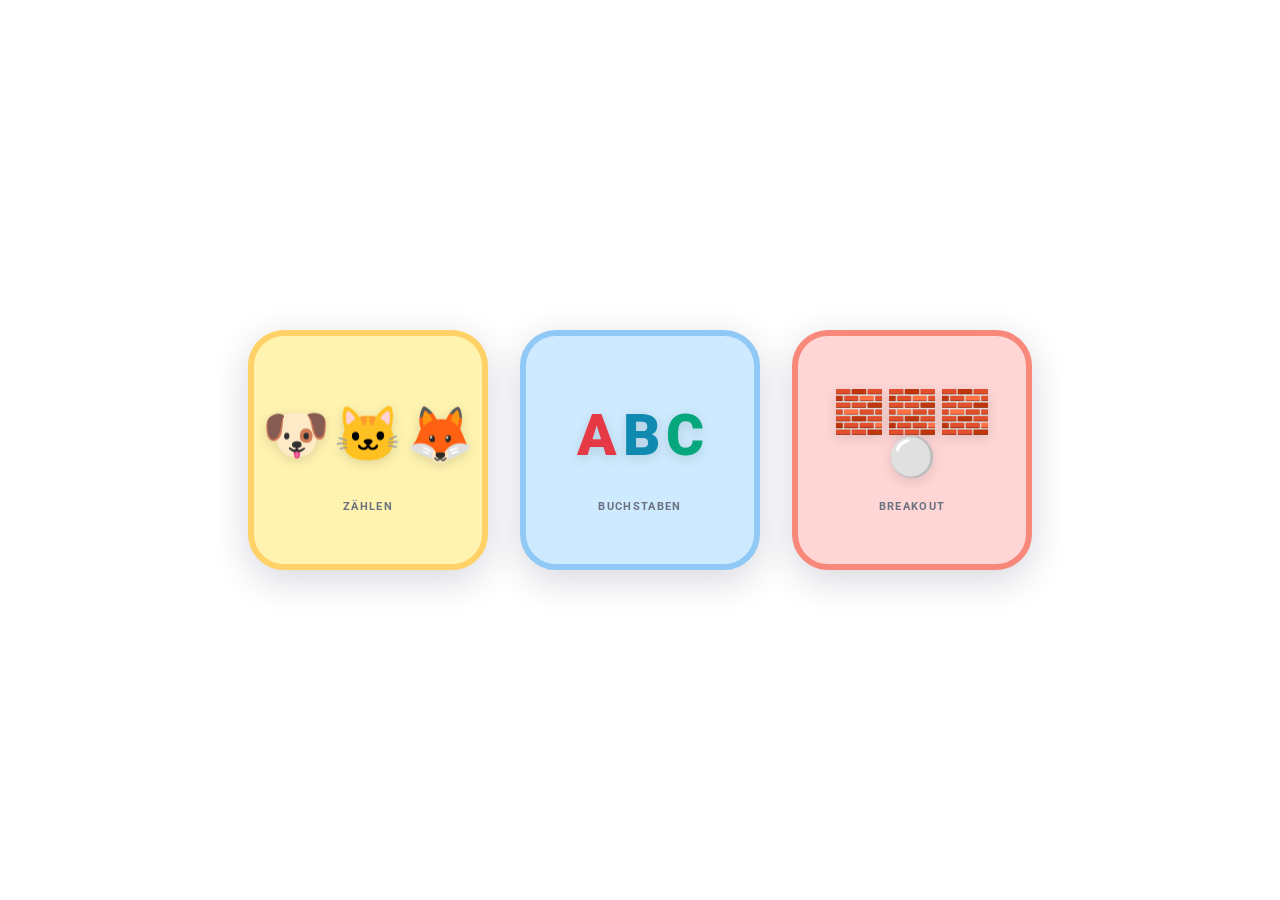
==== index.html @ 0a71aa22 "Merge: Zählen & Buchstaben mit Fluent UI Emoji Bundled 3D-Emoji-Assets (MIT) ersetzen die OS-Unicode" ====
<!DOCTYPE html>
<html lang="de">
<head>
    <meta charset="UTF-8">
    <meta name="viewport" content="width=device-width, initial-scale=1.0">
    <title>Kids Games</title>
    <link rel="stylesheet" href="style.css">
    <link href="https://fonts.googleapis.com/css2?family=Roboto:wght@700&family=Open+Sans:wght@700&display=swap" rel="stylesheet">
</head>
<body>
    <div id="big-key-hint"></div>
    <div style="display:none">
      <span id="score"></span>
      <span id="level"></span>
    </div>
    
    <!-- Startscreen mit Spielauswahl -->
    <div class="startscreen" id="startscreen">
        <canvas id="trail-canvas"></canvas>
        <div class="startscreen-content">
            <div class="game-select-menu" id="game-select-menu">
                <button class="game-select-btn game-select-btn--counting" data-game="counting" data-speak="Zählspiel" aria-label="Zählen">
                    <span class="game-select-icon tile-art tile-art--counting" aria-hidden="true">
                        <span class="tile-emoji">🐶</span>
                        <span class="tile-emoji">🐱</span>
                        <span class="tile-emoji">🦊</span>
                    </span>
                    <span class="game-select-label">Zählen</span>
                </button>
                <button class="game-select-btn game-select-btn--letters" data-game="letters" data-speak="Buchstabenspiel" aria-label="Buchstaben">
                    <span class="game-select-icon tile-art tile-art--letters" aria-hidden="true">
                        <span class="tile-letter">A</span>
                        <span class="tile-letter">B</span>
                        <span class="tile-letter">C</span>
                    </span>
                    <span class="game-select-label">Buchstaben</span>
                </button>
                <button class="game-select-btn game-select-btn--breakout" data-game="breakout" data-speak="Breakout: Ball und Steine" aria-label="Breakout">
                    <span class="game-select-icon tile-art tile-art--breakout" aria-hidden="true">
                        <span class="tile-bricks">
                            <span>🧱</span><span>🧱</span><span>🧱</span>
                        </span>
                        <span class="tile-ball">⚪</span>
                    </span>
                    <span class="game-select-label">Breakout</span>
                </button>
            </div>
        </div>
        <video class="startscreen-video" src="video/Comic_Julian_holding_emojis.mp4" loop autoplay muted playsinline></video>
    </div>

    <!-- Hauptspiel (anfangs versteckt) -->
    <div class="game-container" id="game-container" style="display: none;">
        <button id="close-btn" class="close-button" title="Schließen" aria-label="Schließen">✕</button>
        <div class="level-label">Level</div>
        <div class="level-indicator" id="level-indicator"></div>
        <div class="star-progress" id="star-progress"></div>
        <div class="objects-display" id="objects-display">
            <!-- Objekte werden hier angezeigt -->
        </div>
        <div class="number-buttons" id="numbers-container">
            <button class="number-btn" data-number="1">1</button>
            <button class="number-btn" data-number="2">2</button>
            <button class="number-btn" data-number="3">3</button>
            <button class="number-btn" data-number="4">4</button>
            <button class="number-btn" data-number="5">5</button>
            <button class="number-btn" data-number="6">6</button>
            <button class="number-btn" data-number="7">7</button>
            <button class="number-btn" data-number="8">8</button>
            <button class="number-btn" data-number="9">9</button>
        </div>
        <div class="controls controls-bottom-left">
            <button id="prev-track" class="game-button small" title="Vorheriger Track" aria-label="Vorheriger Track">⏮️</button>
            <button id="music-toggle" class="game-button small" title="Musik Pause/Weiter (M)" aria-label="Musik Pause/Weiter (M)">⏸️</button>
            <button id="next-track" class="game-button small" title="Nächster Track" aria-label="Nächster Track">⏭️</button>
            <button id="tracklist-toggle" class="game-button small" title="Musik-Auswahl" aria-label="Musik-Auswahl">🎵</button>
            <button id="numbers-toggle" class="game-button small" title="Zahlenfeld an/aus (N)" aria-label="Zahlenfeld an/aus (N)">🔢</button>
        </div>
    </div>
    <div class="celebration" id="celebration">
        <div class="celebration-content">
            <!-- Die Zahl wird dynamisch per JS als .celebration-number eingefügt -->
            <button id="next-level-btn" class="game-button" title="Weiter" aria-label="Weiter">➡️</button>
        </div>
    </div>
    <div class="success-screen" id="success-screen">
        <div class="success-number" id="success-number"></div>
    </div>

    <!-- Buchstabenspiel (anfangs versteckt) -->
    <div class="game-container letter-game-container" id="letter-game-container" style="display: none;">
        <button id="letter-close-btn" class="close-button" title="Schließen" aria-label="Schließen">&#x2715;</button>
        <button id="letter-parent-btn" class="parent-discover-btn" title="Eltern-Einstellungen" aria-label="Eltern-Einstellungen">&#x2699;&#xFE0F;</button>
        <div class="level-label">Level</div>
        <div class="level-indicator" id="letter-level-indicator"></div>
        <div class="star-progress" id="letter-star-progress"></div>
        <div class="letter-display" id="letter-display"></div>
        <div class="letter-answer-area" id="letter-answer-area"></div>
        <div class="letter-keyboard" id="letter-keyboard"></div>
        <div class="controls controls-bottom-left">
            <button id="letter-prev-track" class="game-button small" title="Vorheriger Track" aria-label="Vorheriger Track">&#x23EE;&#xFE0F;</button>
            <button id="letter-music-toggle" class="game-button small" title="Musik Pause/Weiter (M)" aria-label="Musik Pause/Weiter (M)">&#x23F8;&#xFE0F;</button>
            <button id="letter-next-track" class="game-button small" title="Nächster Track" aria-label="Nächster Track">&#x23ED;&#xFE0F;</button>
            <button id="letter-tracklist-toggle" class="game-button small" title="Musik-Auswahl" aria-label="Musik-Auswahl">&#x1F3B5;</button>
            <button id="letter-replay-btn" class="game-button small" title="Nochmal hören" aria-label="Nochmal hören">&#x1F50A;</button>
            <button id="letter-hint-btn" class="game-button small" title="Tipp" aria-label="Tipp">&#x1F4A1;</button>
        </div>
    </div>

    <script type="importmap">
    {
      "imports": {
        "onnxruntime-web": "https://esm.sh/onnxruntime-web@1.18.0"
      }
    }
    </script>
    <script type="module" src="piper-loader.js"></script>
    <script src="shared.js"></script>
    <script src="emoji-render.js"></script>
    <script src="script.js"></script>
    <script src="letter-game.js"></script>
</body>
</html>
---- style.css ----
* {
    margin: 0;
    padding: 0;
    box-sizing: border-box;
}

body {
    font-family: 'Roboto', 'Open Sans', 'Helvetica Neue', Helvetica, Arial, sans-serif;
    font-weight: 700;
    background: #fff;
    min-height: 100vh;
    display: flex;
    justify-content: center;
    align-items: center;
    padding: 0;
}

.game-container {
    background: none;
    box-shadow: none;
    border-radius: 0;
    max-width: 900px;
    width: 100%;
    overflow: hidden;
    padding-bottom: 56px;
}

.game-header {
    color: #232946;
    padding: 36px 0 24px 0;
    text-align: center;
    border-top-left-radius: 36px;
    border-top-right-radius: 36px;
    box-shadow: none;
}

.header-icon {
    font-size: 4.2rem;
    display: inline-block;
    filter: drop-shadow(0 2px 4px #B8E2F5);
}

.game-header h1 {
    font-size: 2.5rem;
    margin-bottom: 10px;
    text-shadow: none;
}

.score-display {
    display: flex;
    justify-content: space-around;
    font-size: 1.2rem;
    font-weight: bold;
}

.game-area {
    padding: 48px 36px 36px 36px;
    position: relative;
    background: none;
    box-shadow: none;
    border-radius: 0;
}

.objects-display {
    background: none;
    box-shadow: none;
    border-radius: 0;
    padding: 56px 0;
    margin-bottom: 0;
    min-height: 220px;
    display: grid;
    grid-template-columns: repeat(4, 1fr);
    grid-template-rows: repeat(3, 1fr);
    gap: 20px;
    justify-items: center;
    align-items: center;
    position: relative;
    max-width: 600px;
    margin: 0 auto;
    transition: margin-bottom 0.5s cubic-bezier(.4,1.3,.6,1);
}

.objects-display.with-numbers {
    margin-bottom: 110px;
}

.object {
    font-size: 4.4rem;
    width: 92px;
    height: 92px;
    display: flex;
    align-items: center;
    justify-content: center;
    user-select: none;
    pointer-events: none;
    position: relative;
    will-change: transform;
    animation: objectAppear 0.6s ease-out, objectWobble 3.5s ease-in-out infinite;
}

@keyframes objectAppear {
    0% { 
        transform: scale(0) rotate(180deg); 
        opacity: 0; 
    }
    100% { 
        transform: scale(1) rotate(0deg); 
        opacity: 1; 
    }
}

@keyframes objectAppearBounce {
    0% {
        transform: scale(0.3) translateY(60px);
        opacity: 0;
    }
    60% {
        transform: scale(1.12) translateY(-10px);
        opacity: 1;
    }
    80% {
        transform: scale(0.95) translateY(2px);
    }
    100% {
        transform: scale(1) translateY(0);
        opacity: 1;
    }
}

@keyframes objectWobble {
    0% { transform: rotate(-8deg); }
    50% { transform: rotate(8deg); }
    100% { transform: rotate(-8deg); }
}

.number-buttons {
    display: grid;
    grid-template-columns: repeat(3, 1fr);
    gap: 18px 18px;
    margin-bottom: 0;
    background: none;
    box-shadow: none;
    border-radius: 0;
    max-width: 350px;
    margin: 0 auto;
}

.number-btn {
    background: #f0f2f5;
    color: #232946;
    border: none;
    padding: 0;
    border-radius: 18px;
    font-size: 3.2rem;
    font-family: 'Roboto', 'Open Sans', 'Helvetica Neue', Helvetica, Arial, sans-serif;
    font-weight: 700;
    cursor: pointer;
    transition: background 0.18s, color 0.18s, transform 0.18s;
    box-shadow: none;
    user-select: none;
    width: 100%;
    aspect-ratio: 1;
    max-width: 110px;
    display: flex;
    align-items: center;
    justify-content: center;
    outline: none;
    line-height: 1.1;
    letter-spacing: 0.02em;
}

.number-btn:hover, .number-btn:focus {
    background: #FFD166;
    color: #232946;
    outline: none;
    transform: scale(1.05);
}

.number-btn:active {
    transform: scale(0.97);
}

.number-btn.correct {
    background: #E6FAF5;
    border-color: #6AD1E3;
    color: #6AD1E3;
    animation: correctPulse 0.6s ease;
}

.number-btn.wrong {
    background: #FFF0F3;
    border-color: #FF6F91;
    color: #FF6F91;
    animation: wrongShake 0.6s ease;
}

@keyframes correctPulse {
    0%, 100% { transform: scale(1); }
    50% { transform: scale(1.18); }
}

@keyframes wrongShake {
    0%, 100% { transform: translateX(0); }
    25% { transform: translateX(-18px); }
    75% { transform: translateX(18px); }
}

.controls {
    display: flex;
    justify-content: center;
    gap: 48px;
    margin-top: 12px;
    flex-wrap: wrap;
    background: none;
    box-shadow: none;
    border-radius: 0;
}

.controls-bottom-left {
    position: absolute;
    left: 24px;
    bottom: 24px;
    display: flex;
    gap: 12px;
    z-index: 10;
    background: none;
    box-shadow: none;
    border-radius: 0;
}

.controls-bottom-left #numbers-toggle {
    margin-left: 18px;
}

.game-button {
    background: #fff;
    color: #232946;
    border: none;
    padding: 0;
    border-radius: 18px;
    font-size: 2.8rem;
    font-family: 'Roboto', 'Open Sans', 'Helvetica Neue', Helvetica, Arial, sans-serif;
    font-weight: 700;
    cursor: pointer;
    transition: background 0.18s, color 0.18s, transform 0.18s;
    box-shadow: none;
    width: 100px;
    height: 100px;
    display: flex;
    align-items: center;
    justify-content: center;
    outline: none;
}

.game-button:hover, .game-button:focus {
    background: #FFD166;
    color: #232946;
    outline: none;
    transform: scale(1.05);
}

.game-button.small {
    width: 44px;
    height: 44px;
    min-width: 44px;
    min-height: 44px;
    font-size: 1.6rem;
    border-radius: 16px;
    padding: 0;
}

.controls-bottom-left .game-button.small {
    width: 54px;
    height: 54px;
    min-width: 54px;
    min-height: 54px;
    font-size: 2.2rem;
}

/* Bottom-Controls auf Handys: 6 Buttons (Buchstabenspiel) oder 5 (Zahlen)
   a 54px + Gaps passen nicht auf 360px Screens. Wir verkleinern sie auf
   40px, nowrap (damit 🔊/💡 nicht unter die Musik-Row fallen) und
   zentrieren sie. */
@media (max-width: 600px) {
    .controls-bottom-left {
        left: 50%;
        right: auto;
        transform: translateX(-50%);
        gap: 6px;
        bottom: 12px;
        flex-wrap: nowrap;
        white-space: nowrap;
        max-width: calc(100vw - 16px);
    }
    .controls-bottom-left .game-button.small {
        width: 40px;
        height: 40px;
        min-width: 40px;
        min-height: 40px;
        font-size: 1.3rem;
        border-radius: 10px;
    }
    .controls-bottom-left #numbers-toggle {
        margin-left: 4px;
    }
}

.celebration {
    position: fixed;
    top: 0;
    left: 0;
    width: 100%;
    height: 100%;
    background: rgba(0, 0, 0, 0.8);
    display: flex;
    align-items: center;
    justify-content: center;
    z-index: 1000;
    opacity: 0;
    visibility: hidden;
    transition: all 0.3s ease;
}

.celebration.show {
    opacity: 1;
    visibility: visible;
}

.celebration-content {
    text-align: center;
    color: white;
}

.celebration-number {
    font-size: 15rem;
    font-weight: 700;
    font-family: 'Roboto', 'Open Sans', 'Helvetica Neue', Helvetica, Arial, sans-serif;
    margin-bottom: 2rem;
    color: white;
}

.celebration-content .game-button {
    width: 180px;
    height: 180px;
    font-size: 4.5rem;
    animation: bounceBtn 0.7s cubic-bezier(.4,1.3,.6,1);
    margin-top: 20px;
}

.celebration-icon, .celebration-animal, .celebration-confetti {
    display: none !important;
}

@keyframes fadeIn {
    from { opacity: 0; }
    to { opacity: 1; }
}

@keyframes bounceIn {
    0% { transform: scale(0.3); opacity: 0; }
    50% { transform: scale(1.05); }
    70% { transform: scale(0.9); }
    100% { transform: scale(1); opacity: 1; }
}

/* Responsive Design */
@media (max-width: 900px) {
    .game-area {
        padding: 24px 8px 24px 8px;
    }
    .objects-display {
        padding: 24px 0;
        min-height: 100px;
        gap: 12px;
        grid-template-columns: repeat(4, 1fr);
        grid-template-rows: repeat(3, 1fr);
        max-width: 400px;
    }
    .object {
        font-size: 3.2rem;
        width: 70px;
        height: 70px;
    }
    .number-buttons {
        max-width: 320px;
        gap: 12px;
    }
    .number-btn {
        font-size: 2.8rem;
        max-width: 90px;
    }
    .game-button {
        width: 60px;
        height: 60px;
        font-size: 1.5rem;
    }
    .celebration-content {
        padding: 30px 20px;
        border-radius: 18px;
        gap: 15px;
        min-width: 250px;
        min-height: 150px;
    }
}

@media (max-width: 700px) {
    .celebration-content {
        min-width: 0;
        min-height: 0;
        padding: 60px 40px;
        border-radius: 30px;
        gap: 40px;
        max-width: 98vw;
        max-height: 98vh;
    }
    .celebration-number {
        font-size: 30vw;
        color: #ffffff;
    }
    .celebration-content .game-button {
        width: 120px;
        height: 120px;
        font-size: 3rem;
    }
}

@media (max-width: 480px) {
    .number-buttons {
        grid-template-columns: repeat(3, 1fr);
        gap: 8px;
        max-width: 260px;
    }
    .number-btn {
        font-size: 2.2rem;
        max-width: 70px;
    }
    /* Objects-Grid muss UNTERHALB des Top-Bars (Level + Stars) starten.
       Stars enden ~ top:110px (mit kleiner Reserve), also padding-top 120px. */
    .objects-display {
        grid-template-columns: repeat(3, 1fr);
        grid-template-rows: repeat(4, 1fr);
        gap: 8px;
        max-width: 280px;
        padding: 120px 0 12px 0;
        min-height: 0;
    }
    .object {
        font-size: 2.4rem;
        width: 50px;
        height: 50px;
    }
    .game-button {
        width: 36px;
        height: 36px;
        font-size: 1rem;
    }
    /* Bottom-Controls sitzen absolut; Container braucht Platz, damit
       die 7/8/9-Reihe der Number-Buttons nicht ueberlappt wird. */
    .game-container { padding-bottom: 72px; }
    /* Game-Area ohne breite Seiten-Padding, damit das Grid nicht noch
       schmaler wird als noetig. */
    .game-area { padding: 8px 8px 8px 8px; }
}

.number-btn.focus, .game-button.focus {
    outline: 3px solid #FFD166;
    outline-offset: 2px;
}

.level-label {
    position: absolute;
    top: 8px;
    right: 24px;
    font-size: 1.2rem;
    font-family: 'Roboto', 'Open Sans', 'Helvetica Neue', Helvetica, Arial, sans-serif;
    font-weight: 700;
    color: #232946;
    z-index: 10;
    user-select: none;
    text-align: center;
    width: 80px;
}

.level-indicator {
    position: absolute;
    top: 24px;
    right: 24px;
    width: 80px;
    height: 80px;
    display: flex;
    align-items: center;
    justify-content: center;
    font-size: 3rem;
    font-family: 'Roboto', 'Open Sans', 'Helvetica Neue', Helvetica, Arial, sans-serif;
    font-weight: 700;
    color: #232946;
    z-index: 10;
    user-select: none;
    padding: 12px;
}

.close-button {
    position: absolute;
    top: 24px;
    left: 24px;
    width: 60px;
    height: 60px;
    background: #fff;
    border: none;
    border-radius: 50%;
    font-size: 2rem;
    font-family: 'Roboto', 'Open Sans', 'Helvetica Neue', Helvetica, Arial, sans-serif;
    font-weight: 700;
    color: #232946;
    cursor: pointer;
    transition: background 0.18s, color 0.18s, transform 0.18s;
    box-shadow: none;
    z-index: 10;
    user-select: none;
    display: flex;
    align-items: center;
    justify-content: center;
    outline: none;
}

.close-button:hover, .close-button:focus {
    background: #FF6F91;
    color: #fff;
    outline: none;
    transform: scale(1.05);
}

.close-button:active {
    transform: scale(0.97);
}

/* Zahnrad-Button fuer Eltern-Einstellungen. Links neben dem Level-Indikator,
   um Ueberlappung auf schmalen Handys zu vermeiden. Einfacher Tap oeffnet
   das Eltern-Menue - die Einstellungen sind rein textbasiert, Nichtleser
   koennen daraus nichts kaputtmachen. */
.parent-discover-btn {
    position: absolute;
    top: 36px;
    right: 116px;
    width: 40px;
    height: 40px;
    background: transparent;
    border: none;
    border-radius: 50%;
    font-size: 1.3rem;
    cursor: pointer;
    opacity: 0.45;
    transition: opacity 0.18s, transform 0.18s, background 0.18s;
    z-index: 11;
    user-select: none;
    display: flex;
    align-items: center;
    justify-content: center;
    outline: none;
    padding: 0;
}

.parent-discover-btn:hover,
.parent-discover-btn:focus {
    opacity: 1;
    background: rgba(255,255,255,0.6);
    outline: none;
}

@media (max-width: 480px) {
    .parent-discover-btn {
        right: 108px;
        width: 36px;
        height: 36px;
        font-size: 1.1rem;
    }
}

/* Hint-Buchstabe (grosser Fullscreen-Hint). Farbe per Klasse statt Inline-Style. */
.big-key-hint .hint-letter {
    color: rgba(106, 209, 227, 0.6);
}

/* Schliess-Bestaetigung: Overlay + Dialog (vorher inline-CSS). */
.close-confirm-overlay {
    position: fixed;
    top: 0;
    left: 0;
    width: 100vw;
    height: 100vh;
    background: rgba(0, 0, 0, 0.5);
    z-index: 9999;
    display: flex;
    align-items: center;
    justify-content: center;
}

.close-confirm-dialog {
    background: #fff;
    border-radius: 24px;
    padding: 32px;
    text-align: center;
    box-shadow: 0 8px 40px rgba(0, 0, 0, 0.2);
    max-width: 360px;
}

.close-confirm-emoji {
    font-size: 3rem;
    margin-bottom: 12px;
}

.close-confirm-text {
    font-size: 1.15rem;
    font-weight: 700;
    color: #232946;
    margin-bottom: 20px;
}

.close-confirm-actions {
    display: flex;
    gap: 24px;
    justify-content: center;
    align-items: center;
}

.close-confirm-btn {
    color: #fff;
    border: none;
    border-radius: 20px;
    width: 96px;
    height: 96px;
    font-size: 3rem;
    cursor: pointer;
    display: flex;
    align-items: center;
    justify-content: center;
}

.close-confirm-btn.continue { background: #6AD1E3; }
.close-confirm-btn.stop { background: #FF6F91; }

/* Startscreen */
.startscreen {
    position: relative;
    top: 0;
    left: 0;
    width: 100%;
    height: 100vh;
    background: #fff;
    display: flex;
    justify-content: center;
    align-items: center;
    z-index: 2000;
    animation: fadeIn 0.8s ease;
    transition: opacity 0.6s cubic-bezier(.4,1.3,.6,1);
    opacity: 1;
    overflow: hidden;
}

.startscreen.hide {
    opacity: 0;
    pointer-events: none;
}

.startscreen-content {
    position: absolute;
    top: 50%;
    left: 0;
    right: 0;
    margin: 0 auto;
    transform: translateY(-50%);
    z-index: 30;
    background: none;
    padding: 0 24px;
    border-radius: 0;
    text-align: center;
    box-shadow: none;
    max-width: none;
    width: auto;
    animation: slideUp 0.8s cubic-bezier(.4,1.3,.6,1);
    display: flex;
    flex-direction: column;
    align-items: center;
    justify-content: center;
    gap: 28px;
}

@media (prefers-reduced-motion: reduce) {
    .game-select-btn { animation: none; }
}

.startscreen-icon {
    font-size: 8rem;
    margin-bottom: 0;
    animation: bounce 2s infinite;
    cursor: pointer;
    transition: transform 0.3s ease;
}

.startscreen-icon:hover {
    transform: scale(1.1);
}

@keyframes slideUp {
    0% { 
        transform: translateY(60px); 
        opacity: 0; 
    }
    100% { 
        transform: translateY(0); 
        opacity: 1; 
    }
}

@keyframes bounce {
    0%, 20%, 50%, 80%, 100% { transform: translateY(0); }
    40% { transform: translateY(-10px); }
    60% { transform: translateY(-5px); }
}

/* Responsive Startscreen */
@media (max-width: 600px) {
    .startscreen-content {
        padding: 40px 24px;
        border-radius: 24px;
        max-width: 250px;
    }
    
    .startscreen-icon {
        font-size: 6rem;
    }
}

@media (max-width: 400px) {
    .startscreen-content {
        padding: 32px 20px;
        max-width: 200px;
    }
    
    .startscreen-icon {
        font-size: 5rem;
    }
}

.startscreen-play-btn {
    display: block;
    margin: 0 auto 64px auto;
    max-width: 240px;
    max-height: 240px;
    width: 100%;
    height: auto;
    cursor: pointer;
    z-index: 20;
    box-shadow: none;
    background: none;
    transition: transform 0.18s, box-shadow 0.18s, filter 0.18s, opacity 0.4s;
}

.startscreen-play-btn:hover,
.startscreen-play-btn:focus {
    transform: scale(1.08);
    filter: brightness(1.08) drop-shadow(0 0 32px #FFD166);
    outline: none;
}

.startscreen-play-btn.clicked {
    animation: playBtnClick 0.5s cubic-bezier(.4,1.3,.6,1) forwards;
}

@keyframes playBtnClick {
    0% { transform: scale(1); opacity: 1; }
    30% { transform: scale(1.18); opacity: 1; }
    60% { transform: scale(0.85); opacity: 1; }
    100% { transform: scale(1.5); opacity: 0; }
}

@media (max-width: 600px) {
    .startscreen-play-btn {
        max-width: 140px;
        max-height: 140px;
        margin-bottom: 32px;
    }
}

.success-screen {
    position: fixed;
    top: 0;
    left: 0;
    width: 100%;
    height: 100%;
    background: rgba(76, 175, 80, 0.9);
    display: flex;
    align-items: center;
    justify-content: center;
    z-index: 1000;
    opacity: 0;
    visibility: hidden;
    transition: all 0.5s ease;
}

.success-screen.show {
    opacity: 1;
    visibility: visible;
}

.success-number {
    font-size: 25rem;
    font-weight: 700;
    font-family: 'Roboto', 'Open Sans', 'Helvetica Neue', Helvetica, Arial, sans-serif;
    color: white;
    text-align: center;
    animation: successPulse 2s ease-in-out;
}

@keyframes successPulse {
    0% { transform: scale(0.5); opacity: 0; }
    50% { transform: scale(1.1); opacity: 1; }
    100% { transform: scale(1); opacity: 1; }
}

@keyframes shake {
    0%, 100% { transform: translateX(0); }
    10%, 30%, 50%, 70%, 90% { transform: translateX(-5px); }
    20%, 40%, 60%, 80% { transform: translateX(5px); }
}

.shake {
    animation: shake 0.5s ease-in-out;
}

@keyframes celebrate {
    0% { transform: scale(1) rotate(0deg); }
    10% { transform: scale(1.2) rotate(36deg); }
    20% { transform: scale(1.4) rotate(72deg); }
    30% { transform: scale(1.6) rotate(108deg); }
    40% { transform: scale(1.8) rotate(144deg); }
    50% { transform: scale(2.5) rotate(180deg); }
    60% { transform: scale(1.8) rotate(216deg); }
    70% { transform: scale(1.6) rotate(252deg); }
    80% { transform: scale(1.4) rotate(288deg); }
    90% { transform: scale(1.2) rotate(324deg); }
    100% { transform: scale(1) rotate(360deg); }
}

.celebrate {
    animation: celebrate 1s cubic-bezier(0.25, 0.46, 0.45, 0.94) forwards;
}

.confetti-container {
    position: fixed;
    top: 0;
    left: 0;
    width: 100%;
    height: 100%;
    pointer-events: none;
    z-index: 5;
}

.confetti {
    position: absolute;
    width: 32px;
    height: 32px;
    background: #FF6B6B;
    border-radius: 50%;
    animation: confettiFall 0.8s ease-out forwards;
}

.confetti:nth-child(2n) {
    background: #4ECDC4;
    width: 24px;
    height: 24px;
}

.confetti:nth-child(3n) {
    background: #45B7D1;
    width: 40px;
    height: 40px;
}

.confetti:nth-child(4n) {
    background: #96CEB4;
    width: 28px;
    height: 28px;
}

.confetti:nth-child(5n) {
    background: #FFEAA7;
    width: 20px;
    height: 20px;
}

@keyframes confettiFall {
    0% {
        transform: translate(0, 0) scale(0) rotate(0deg);
        opacity: 1;
    }
    10% {
        transform: translate(0, -15px) scale(1) rotate(36deg);
        opacity: 1;
    }
    100% {
        transform: translate(var(--explosion-x), var(--explosion-y)) scale(0.8) rotate(720deg);
        opacity: 0;
    }
}

@keyframes flashWrong {
  0% { background: rgba(255,111,145,0.25); }
  100% { background: #fff; }
}

.flash-wrong {
  animation: flashWrong 0.4s ease;
}

#big-key-hint {
  position: fixed;
  top: 0; left: 0; right: 0; bottom: 0;
  z-index: 3000;
  display: flex;
  align-items: center;
  justify-content: center;
  pointer-events: none;
  opacity: 0;
}
#big-key-hint.show {
  animation: keyFeedbackFadeBounce 1.4s cubic-bezier(.4,1.3,.6,1) forwards;
}
@keyframes keyFeedbackFadeBounce {
  0% {
    opacity: 0;
    transform: scale(0.7);
  }
  10% {
    opacity: 1;
    transform: scale(1.15);
  }
  20% {
    opacity: 1;
    transform: scale(0.95);
  }
  30% {
    opacity: 1;
    transform: scale(1.05);
  }
  40% {
    opacity: 1;
    transform: scale(1);
  }
  85% {
    opacity: 1;
    transform: scale(1);
  }
  95% {
    opacity: 0.7;
    transform: scale(1.12);
  }
  100% {
    opacity: 0;
    transform: scale(0.7);
  }
}
#big-key-hint span {
  font-size: 18vw;
  font-weight: 900;
  color: rgba(255,111,145,0.45);
  text-shadow: 0 8px 32px #fff, 0 2px 8px #23294644;
  line-height: 1;
  user-select: none;
}
@media (max-width: 700px) {
  #big-key-hint span {
    font-size: 32vw;
  }
}
@media (max-width: 400px) {
  #big-key-hint span {
    font-size: 45vw;
  }
}

.tracklist-overlay {
  position: fixed;
  top: 0; left: 0; right: 0; bottom: 0;
  background: rgba(34, 34, 34, 0.65);
  z-index: 4000;
  display: none;
  align-items: center;
  justify-content: center;
  animation: fadeIn 0.3s;
}
.tracklist-overlay.show {
  display: flex;
}
.tracklist-content {
    background: #fff;
    border-radius: 24px;
    box-shadow: 0 8px 32px #23294633;
    padding: 32px 24px 24px 24px;
    min-width: 320px;
    max-width: 90vw;
    max-height: 80vh;
    display: flex;
    flex-direction: column;
    align-items: center;
    position: relative;
    animation: bounceIn 0.4s;
}
.tracklist-title {
    display: none;
}
.tracklist-list {
    list-style: none;
    padding: 0;
    margin: 0 0 18px 0;
    width: 100%;
    max-height: 60vh;
    overflow-y: auto;
    display: grid;
    grid-template-columns: repeat(4, 1fr);
    gap: 24px 18px;
    justify-items: center;
    align-items: center;
}
@media (max-width: 900px) {
    .tracklist-list {
        grid-template-columns: repeat(3, 1fr);
        gap: 16px 10px;
    }
}
@media (max-width: 600px) {
    /* Mobile: Modal als schlankes Sheet, 3 Spalten damit mehr Cover
       sichtbar sind, kleinere Cover (72px) + kleine Gaps. */
    .tracklist-content {
        padding: 28px 10px 12px 10px;
        min-width: 0;
        width: 94vw;
        max-width: 94vw;
        max-height: 86vh;
        border-radius: 18px;
    }
    .tracklist-list {
        grid-template-columns: repeat(3, 1fr);
        gap: 10px 8px;
        max-height: 74vh;
    }
    .tracklist-cover-btn {
        width: 72px;
        height: 72px;
        border-radius: 14px;
    }
    .tracklist-cover-btn img { border-radius: 14px; }
    .tracklist-close {
        top: 6px; right: 6px;
        width: 32px; height: 32px; font-size: 1.3rem;
    }
}
.tracklist-cover-btn {
    background: none;
    border: none;
    padding: 0;
    border-radius: 18px;
    box-shadow: 0 2px 8px #23294622;
    cursor: pointer;
    outline: none;
    transition: box-shadow 0.18s, transform 0.18s;
    position: relative;
    width: 90px;
    height: 90px;
    display: flex;
    align-items: center;
    justify-content: center;
    overflow: hidden;
}
.tracklist-cover-btn img {
    width: 100%;
    height: 100%;
    object-fit: cover;
    border-radius: 18px;
    display: block;
}
.tracklist-cover-btn.active {
    box-shadow: 0 0 0 5px #FFD166, 0 0 32px 0 #FFD16688, 0 4px 24px #23294622;
    animation: coverPulse 1.2s infinite;
    z-index: 2;
}
@keyframes coverPulse {
    0%, 100% { transform: scale(1); }
    50% { transform: scale(1.08); }
}
.tracklist-cover-btn:focus {
    box-shadow: 0 0 0 4px #6AD1E3, 0 0 16px #FFD16688;
}
.tracklist-close {
    position: absolute;
    top: 12px;
    right: 12px;
    background: none;
    border: none;
    font-size: 1.6rem;
    color: #232946;
    cursor: pointer;
    border-radius: 50%;
    width: 36px;
    height: 36px;
    display: flex;
    align-items: center;
    justify-content: center;
    transition: background 0.18s, color 0.18s, transform 0.18s;
}
.tracklist-close:hover {
    background: #FFD166;
    color: #fff;
    transform: scale(1.1);
}

#numbers-container {
  transition: opacity 0.3s;
  opacity: 1;
  animation: none;
}
#numbers-container.hide {
  opacity: 0;
  animation: bounceOutNumbers 0.5s cubic-bezier(.4,1.3,.6,1) forwards;
  pointer-events: none;
}
#numbers-container.show {
  opacity: 1;
  animation: bounceInNumbers 0.5s cubic-bezier(.4,1.3,.6,1) forwards;
}
@keyframes bounceInNumbers {
  0% { opacity: 0; transform: scale(0.7); }
  60% { opacity: 1; transform: scale(1.15); }
  80% { transform: scale(0.95); }
  100% { opacity: 1; transform: scale(1); }
}
@keyframes bounceOutNumbers {
  0% { opacity: 1; transform: scale(1); }
  20% { opacity: 1; transform: scale(1.1); }
  100% { opacity: 0; transform: scale(0.7); }
}

.startscreen-video {
    position: absolute;
    left: 50%;
    bottom: 0;
    transform: translateX(-50%);
    max-width: 100%;
    max-height: 50vh;
    width: 100%;
    height: auto;
    z-index: 10;
    pointer-events: none;
    transition: opacity 0.6s cubic-bezier(.4,1.3,.6,1);
    border-radius: 32px;
}

.startscreen.hide .startscreen-video {
    opacity: 0;
}

@media (max-width: 600px) {
    .startscreen-video {
        max-width: 100%;
        max-height: 36vh;
    }
}

#trail-canvas {
    position: absolute;
    top: 0;
    left: 0;
    width: 100%;
    height: 100%;
    z-index: 15;
    pointer-events: none;
    display: block;
}

.star-progress {
    position: absolute;
    top: 80px;
    right: 24px;
    display: flex;
    gap: 2px;
    z-index: 10;
    user-select: none;
}
.star-progress .star {
    font-size: 1.4rem;
    opacity: 0.25;
    transition: opacity 0.3s, transform 0.3s;
}
.star-progress .star.earned {
    opacity: 1;
    animation: starEarn 0.4s cubic-bezier(.4,1.3,.6,1);
}
@keyframes starEarn {
    0% { transform: scale(0.3) rotate(-30deg); opacity: 0; }
    60% { transform: scale(1.3) rotate(10deg); opacity: 1; }
    100% { transform: scale(1) rotate(0deg); opacity: 1; }
}

html, body {
    overflow-x: hidden;
    width: 100%;
    max-width: 100%;
}

/* === Spielauswahl-Menu === */
.game-select-menu {
    display: flex;
    gap: 32px;
    justify-content: center;
    align-items: center;
    flex-wrap: wrap;
    padding: 0 16px;
}

.game-select-btn {
    position: relative;
    display: flex;
    flex-direction: column;
    align-items: center;
    justify-content: center;
    gap: 16px;
    width: 240px;
    height: 240px;
    border: 6px solid #fff;
    border-radius: 36px;
    background: rgba(255, 255, 255, 0.96);
    box-shadow: 0 10px 36px rgba(35, 41, 70, 0.18);
    cursor: pointer;
    transition: transform 0.2s cubic-bezier(.4,1.3,.6,1), box-shadow 0.2s;
    outline: none;
    -webkit-tap-highlight-color: transparent;
    animation: tileWiggle 3.6s ease-in-out infinite;
}

/* Gestaffelt wackeln, damit die Kacheln nacheinander Aufmerksamkeit erregen */
.game-select-btn:nth-child(1) { animation-delay: 0s; }
.game-select-btn:nth-child(2) { animation-delay: 0.4s; }
.game-select-btn:nth-child(3) { animation-delay: 0.8s; }

@keyframes tileWiggle {
    0%, 82%, 100% { transform: translateY(0) rotate(0deg); }
    86%           { transform: translateY(-8px) rotate(-3deg); }
    90%           { transform: translateY(-4px) rotate(3deg); }
    94%           { transform: translateY(-6px) rotate(-2deg); }
}

.game-select-btn--counting { background: #FFF3B0; border-color: #FFD166; }
.game-select-btn--letters  { background: #CDEAFE; border-color: #90C8F6; }
.game-select-btn--breakout { background: #FFD6D6; border-color: #F8887A; }

.game-select-btn:hover,
.game-select-btn:focus {
    transform: scale(1.08);
    box-shadow: 0 14px 40px rgba(255, 209, 102, 0.45), 0 6px 18px rgba(35, 41, 70, 0.18);
    outline: none;
    animation-play-state: paused;
}

.game-select-btn:active {
    transform: scale(0.95);
}

.game-select-icon {
    font-size: 6rem;
    line-height: 1;
    filter: drop-shadow(0 3px 6px rgba(0,0,0,0.12));
}

/* --- Konkrete, animierte Kachel-Inhalte (fuer Nicht-Leser) --- */
.tile-art {
    display: inline-flex;
    align-items: center;
    justify-content: center;
    gap: 4px;
    min-height: 1em;
}

/* Zählen: drei Tiere, die nacheinander hüpfen */
.tile-art--counting .tile-emoji {
    font-size: 3.4rem;
    display: inline-block;
    animation: tileHop 1.6s ease-in-out infinite;
}
.tile-art--counting .tile-emoji:nth-child(1) { animation-delay: 0s;    }
.tile-art--counting .tile-emoji:nth-child(2) { animation-delay: 0.2s;  }
.tile-art--counting .tile-emoji:nth-child(3) { animation-delay: 0.4s;  }
@keyframes tileHop {
    0%, 60%, 100% { transform: translateY(0); }
    20%           { transform: translateY(-14px); }
    35%           { transform: translateY(-4px); }
}

/* Buchstaben: A B C wechseln nacheinander die Farbe und wippen */
.tile-art--letters {
    gap: 6px;
}
.tile-art--letters .tile-letter {
    font-family: 'Roboto', 'Open Sans', Arial, sans-serif;
    font-weight: 900;
    font-size: 3.6rem;
    line-height: 1;
    display: inline-block;
    animation: tileLetter 2.4s ease-in-out infinite;
}
.tile-art--letters .tile-letter:nth-child(1) { color: #E63946; animation-delay: 0s;   }
.tile-art--letters .tile-letter:nth-child(2) { color: #118AB2; animation-delay: 0.4s; }
.tile-art--letters .tile-letter:nth-child(3) { color: #06A77D; animation-delay: 0.8s; }
@keyframes tileLetter {
    0%, 70%, 100% { transform: scale(1) rotate(0deg); }
    20%           { transform: scale(1.25) rotate(-6deg); }
    40%           { transform: scale(1.1)  rotate(6deg); }
}

/* Breakout: Backsteine mit einem Ball, der davor hüpft */
.tile-art--breakout {
    position: relative;
    flex-direction: column;
    gap: 6px;
    padding-bottom: 4px;
}
.tile-art--breakout .tile-bricks {
    display: inline-flex;
    gap: 1px;
}
.tile-art--breakout .tile-bricks > span {
    font-size: 2.6rem;
    line-height: 1;
}
.tile-art--breakout .tile-ball {
    font-size: 2.4rem;
    display: inline-block;
    animation: tileBall 1.2s ease-in-out infinite;
}
@keyframes tileBall {
    0%, 100% { transform: translate(-30px, 0) rotate(0deg); }
    25%      { transform: translate(-10px, -14px) rotate(120deg); }
    50%      { transform: translate(10px, 0) rotate(240deg); }
    75%      { transform: translate(30px, -14px) rotate(340deg); }
}

.game-select-label {
    font-size: 0.7rem;
    font-family: 'Roboto', 'Open Sans', 'Helvetica Neue', Helvetica, Arial, sans-serif;
    font-weight: 700;
    color: #6b7280;
    letter-spacing: 0.12em;
    text-transform: uppercase;
}

/* Tablet / schmalerer Desktop */
@media (max-width: 900px) {
    .game-select-btn {
        width: 200px;
        height: 200px;
        border-radius: 32px;
    }
    .game-select-icon { font-size: 5rem; }
    .game-select-label { font-size: 0.65rem; }
    .game-select-menu { gap: 24px; }
}

/* Mobile: vertikal, in die untere Bildschirmhälfte (Daumenzone) */
@media (max-width: 600px) {
    .startscreen-content {
        top: auto;
        bottom: 6vh;
        transform: none;
        gap: 18px;
    }
    .game-select-menu {
        flex-direction: column;
        gap: 14px;
    }
    .game-select-btn {
        flex-direction: row;
        width: 80vw;
        max-width: 360px;
        height: 104px;
        border-radius: 26px;
        gap: 20px;
        padding: 0 24px;
        justify-content: flex-start;
        border-width: 5px;
    }
    .game-select-icon {
        font-size: 3.6rem;
        width: 90px;
        justify-content: center;
    }
    .tile-art--counting .tile-emoji { font-size: 2rem; }
    .tile-art--letters  .tile-letter { font-size: 2.2rem; }
    .tile-art--breakout .tile-bricks > span { font-size: 1.6rem; }
    .tile-art--breakout .tile-ball { font-size: 1.4rem; animation-duration: 1.4s; }
    @keyframes tileBall {
        0%, 100% { transform: translate(-18px, 0) rotate(0deg); }
        25%      { transform: translate(-6px, -10px) rotate(120deg); }
        50%      { transform: translate(6px, 0) rotate(240deg); }
        75%      { transform: translate(18px, -10px) rotate(340deg); }
    }
    .game-select-label {
        font-size: 0.7rem;
    }
    /* Video auf Handy ausblenden – es überlappt die Kacheln und hat auf kleinem
       Bildschirm keinen eigenen Mehrwert. */
    .startscreen-video {
        display: none;
    }
}

/* === Buchstabenspiel === */
.letter-display {
    display: flex;
    flex-direction: column;
    align-items: center;
    justify-content: center;
    padding: 32px 0 16px 0;
    min-height: 200px;
    gap: 12px;
}

.letter-display .letter-big {
    font-size: 12rem;
    font-weight: 900;
    font-family: 'Roboto', 'Open Sans', 'Helvetica Neue', Helvetica, Arial, sans-serif;
    color: #232946;
    line-height: 1;
    user-select: none;
    animation: objectAppear 0.5s ease-out;
}

.letter-display .letter-emoji {
    font-size: 15rem;
    animation: objectAppear 0.5s ease-out 0.15s both;
}

.letter-display .letter-word {
    font-size: 4.5rem;
    font-weight: 700;
    color: #666;
    letter-spacing: 0.05em;
    font-family: 'Roboto', 'Open Sans', 'Helvetica Neue', Helvetica, Arial, sans-serif;
    animation: objectAppear 0.5s ease-out 0.3s both;
    text-transform: uppercase;
    min-height: 4.5rem;
}

.letter-display .letter-word.hidden {
    visibility: hidden;
}

.letter-answer-area {
    display: flex;
    align-items: center;
    justify-content: center;
    min-height: 240px;
    padding: 8px 0;
}

.letter-answer-area .answer-slot {
    width: 210px;
    height: 240px;
    border: 3px dashed #ccc;
    border-radius: 32px;
    display: flex;
    align-items: center;
    justify-content: center;
    font-size: 10.5rem;
    font-weight: 900;
    font-family: 'Roboto', 'Open Sans', 'Helvetica Neue', Helvetica, Arial, sans-serif;
    color: #232946;
    transition: border-color 0.3s, background 0.3s;
}

.letter-answer-area .answer-slot.filled {
    border-color: #6AD1E3;
    background: #E6FAF5;
}

.letter-answer-area .answer-slot.correct {
    border-color: #4CAF50;
    background: rgba(76, 175, 80, 0.15);
    animation: correctPulse 0.6s ease;
}

.letter-answer-area .answer-slot.wrong {
    border-color: #FF6F91;
    background: #FFF0F3;
    animation: wrongShake 0.6s ease;
}

.letter-keyboard {
    display: grid;
    grid-template-columns: repeat(7, 1fr);
    gap: 8px;
    max-width: 560px;
    margin: 0 auto;
    padding: 0 12px 12px 12px;
}

.letter-key {
    background: #f0f2f5;
    color: #232946;
    border: none;
    border-radius: 14px;
    font-size: 1.8rem;
    font-family: 'Roboto', 'Open Sans', 'Helvetica Neue', Helvetica, Arial, sans-serif;
    font-weight: 700;
    cursor: pointer;
    transition: background 0.18s, transform 0.18s;
    user-select: none;
    aspect-ratio: 1;
    display: flex;
    align-items: center;
    justify-content: center;
    outline: none;
    padding: 0;
}

.letter-key:hover,
.letter-key:focus {
    background: #FFD166;
    transform: scale(1.08);
    outline: none;
}

.letter-key:active {
    transform: scale(0.95);
}

.letter-key.correct {
    background: #E6FAF5;
    color: #6AD1E3;
}

.letter-key.wrong {
    background: #FFF0F3;
    color: #FF6F91;
}

.letter-key.hint-flash {
    animation: hintFlash 1.5s ease;
}

@keyframes hintFlash {
    0%, 100% { background: #f0f2f5; }
    25% { background: rgba(106,209,227,0.5); transform: scale(1.15); }
    50% { background: rgba(106,209,227,0.3); }
    75% { background: rgba(106,209,227,0.5); transform: scale(1.15); }
}

@media (max-width: 480px) {
    /* Top-Bar kompakter: Level-Zahl kleiner, Stars als zweite Zeile
       mit kleinerer Schrift, damit sie nicht ueber das Emoji laufen. */
    .level-label { font-size: 0.9rem; top: 4px; width: 64px; right: 16px; }
    .level-indicator { font-size: 2.2rem; width: 64px; height: 64px; top: 18px; right: 16px; padding: 6px; }
    /* Stars in einer Reihe (nowrap), damit sie nicht in die Content-
       Zone rutschen und mit Emoji/Objekten kollidieren. */
    .star-progress {
        top: 86px;
        right: 12px;
        gap: 1px;
        max-width: none;
        flex-wrap: nowrap;
        justify-content: flex-end;
        white-space: nowrap;
    }
    .star-progress .star { font-size: 0.9rem; }

    /* Letter-Display: kompakter, Abstaende reduziert. Emoji ist klick-
       barer Replay-Trigger; Fingerabdruck zeigen + dezenter Hover-Effekt. */
    .letter-display {
        padding: 16px 0 4px 0;
        min-height: 0;
        gap: 4px;
    }
    .letter-display .letter-big { font-size: 6rem; }
    .letter-display .letter-emoji { font-size: 9rem; }
    .letter-display .letter-word { font-size: 2.2rem; min-height: 2.2rem; }

    /* Antwort-Slot schlanker auf Hochkant-Handys */
    .letter-answer-area { min-height: 0; padding: 4px 0; }
    .letter-answer-area .answer-slot {
        width: 110px; height: 130px; font-size: 5.5rem;
        border-radius: 22px; border-width: 2px;
    }

    /* Keyboard: 5 Spalten statt 7 - 15 Buchstaben ergeben 3 volle Reihen,
       keine einsame Zeile mehr. Groessere Tasten auf Handy ergonomischer. */
    .letter-keyboard {
        grid-template-columns: repeat(5, 1fr);
        gap: 6px;
        max-width: 320px;
        padding: 4px 8px 8px;
    }
    .letter-key { font-size: 1.5rem; border-radius: 10px; }

    /* Game-Container: Platz unten fuer die zentrierten Controls */
    .letter-game-container { padding-bottom: 72px; }
}

/* Emoji als Replay-Trigger: visuelles Affordance (Pointer + Hover).
   Gilt global, damit auch auf Desktop klar ist, dass es klickbar ist. */
.letter-display .letter-emoji {
    cursor: pointer;
    background: none;
    border: none;
    padding: 0;
    transition: transform 0.18s;
}
.letter-display .letter-emoji:hover,
.letter-display .letter-emoji:focus {
    transform: scale(1.06);
    outline: none;
}
.letter-display .letter-emoji:active { transform: scale(0.96); }

/* === Eltern-Menü (shared) === */
.parent-overlay {
    position: fixed; inset: 0;
    background: rgba(15, 18, 32, 0.55);
    z-index: 9999;
    display: flex; align-items: center; justify-content: center;
    padding: 16px;
    animation: parentOverlayFadeIn 0.18s ease-out;
}
@keyframes parentOverlayFadeIn {
    from { opacity: 0; }
    to { opacity: 1; }
}
.parent-panel {
    background: #fff;
    border-radius: 24px;
    width: 100%;
    max-width: 460px;
    max-height: min(85vh, 780px);
    display: flex; flex-direction: column;
    box-shadow: 0 20px 60px rgba(0, 0, 0, 0.28);
    overflow: hidden;
    animation: parentPanelIn 0.25s cubic-bezier(0.2, 0.9, 0.3, 1.2);
}
@keyframes parentPanelIn {
    from { opacity: 0; transform: scale(0.94) translateY(12px); }
    to   { opacity: 1; transform: scale(1) translateY(0); }
}
.parent-panel-header {
    padding: 22px 26px 14px;
    border-bottom: 1px solid #eef0f4;
}
.parent-panel-title {
    font-size: 1.35rem;
    font-weight: 800;
    color: #232946;
    letter-spacing: -0.01em;
    display: flex; align-items: center; gap: 10px;
    margin: 0;
}
.parent-panel-subtitle {
    font-size: 0.82rem;
    color: #8a8fa3;
    margin-top: 6px;
}
.parent-panel-body {
    padding: 18px 26px;
    overflow-y: auto;
    flex: 1 1 auto;
    display: flex; flex-direction: column;
    gap: 20px;
}
.parent-section {
    display: flex; flex-direction: column;
    gap: 12px;
}
.parent-section-label {
    font-size: 0.72rem;
    font-weight: 700;
    color: #8a8fa3;
    letter-spacing: 0.12em;
    text-transform: uppercase;
    margin: 0 0 -2px 0;
}
.parent-field {
    display: flex; flex-direction: column;
    gap: 8px;
}
.parent-field-head {
    display: flex; align-items: center; justify-content: space-between;
    gap: 10px;
}
.parent-field-label {
    font-size: 0.95rem;
    color: #232946;
    font-weight: 600;
}
.parent-field-value {
    color: #6AD1E3;
    font-weight: 800;
    font-size: 0.95rem;
    font-variant-numeric: tabular-nums;
}
.parent-helper {
    font-size: 0.78rem;
    color: #8a8fa3;
    line-height: 1.35;
}
.parent-panel input[type="range"] {
    width: 100%;
    accent-color: #6AD1E3;
}
.parent-stepper {
    display: flex; align-items: center; justify-content: space-between;
    gap: 12px;
    background: #f7f8fa;
    border-radius: 12px;
    padding: 6px;
}
.parent-stepper button {
    background: #fff; border: none;
    border-radius: 10px;
    width: 38px; height: 38px;
    font-size: 1.3rem; font-weight: 700;
    color: #232946;
    cursor: pointer;
    transition: background 0.15s, transform 0.12s;
    box-shadow: 0 1px 3px rgba(0, 0, 0, 0.06);
}
.parent-stepper button:hover { background: #FFD166; color: #fff; }
.parent-stepper button:active { transform: scale(0.92); }
.parent-stepper-value {
    flex: 1;
    text-align: center;
    font-size: 1.25rem; font-weight: 800;
    color: #232946;
    font-variant-numeric: tabular-nums;
}
.parent-presets {
    display: flex; flex-wrap: wrap; gap: 8px;
}
.parent-preset {
    background: #f0f2f5;
    border: none; border-radius: 999px;
    padding: 8px 14px;
    font-size: 0.86rem; font-weight: 600;
    color: #232946;
    cursor: pointer;
    transition: background 0.15s, color 0.15s, transform 0.12s;
}
.parent-preset:hover { background: #e6e9f0; }
.parent-preset.active {
    background: #FFD166; color: #fff;
}
.parent-letters {
    background: #f7f8fa;
    border-radius: 12px;
    padding: 4px 12px;
}
.parent-letters summary {
    cursor: pointer;
    font-size: 0.88rem;
    color: #232946;
    font-weight: 700;
    padding: 10px 0;
    list-style: none;
    display: flex; align-items: center; gap: 8px;
    user-select: none;
}
.parent-letters summary::-webkit-details-marker { display: none; }
.parent-letters summary::before {
    content: '▸';
    font-size: 0.8rem;
    color: #8a8fa3;
    transition: transform 0.18s;
}
.parent-letters[open] summary::before {
    transform: rotate(90deg);
}
.parent-letters-grid {
    display: grid;
    grid-template-columns: repeat(auto-fill, minmax(46px, 1fr));
    gap: 4px;
    padding: 4px 0 12px;
}
.parent-letters-grid label {
    display: flex; align-items: center; justify-content: center; gap: 4px;
    font-size: 0.92rem; font-weight: 700;
    color: #232946;
    cursor: pointer;
    padding: 6px 4px;
    border-radius: 8px;
    transition: background 0.12s;
}
.parent-letters-grid label:hover { background: #fff; }
.parent-letters-grid input {
    width: 16px; height: 16px;
    accent-color: #6AD1E3;
    cursor: pointer;
    margin: 0;
}
.parent-toggle {
    display: flex; align-items: flex-start; gap: 10px;
    cursor: pointer;
    padding: 4px 0;
}
.parent-toggle-control {
    flex: 0 0 auto;
    margin-top: 2px;
}
.parent-toggle input[type="checkbox"] {
    width: 20px; height: 20px;
    accent-color: #6AD1E3;
    cursor: pointer;
    margin: 0;
}
.parent-toggle-text {
    display: flex; flex-direction: column; gap: 2px;
    min-width: 0;
}
.parent-toggle-label {
    font-size: 0.95rem;
    color: #232946;
    font-weight: 600;
}
.parent-status {
    font-size: 0.78rem;
    color: #8a8fa3;
    margin-left: 30px;
    margin-top: -2px;
}
.parent-status.ready { color: #4CAF50; }
.parent-status.fallback { color: #FF6F91; }
.parent-panel-footer {
    display: flex; gap: 10px; justify-content: flex-end;
    padding: 14px 26px 18px;
    border-top: 1px solid #eef0f4;
    background: #fafbfc;
}
.parent-btn {
    border: none; border-radius: 14px;
    padding: 12px 24px;
    font-size: 0.98rem; font-weight: 700;
    cursor: pointer;
    transition: transform 0.12s, background 0.15s, color 0.15s;
    font-family: inherit;
}
.parent-btn:active { transform: scale(0.97); }
.parent-btn-primary { background: #6AD1E3; color: #fff; }
.parent-btn-primary:hover { background: #52c3d8; }
.parent-btn-secondary { background: transparent; color: #8a8fa3; }
.parent-btn-secondary:hover { background: #f0f2f5; color: #232946; }
.parent-btn-slim { padding: 8px 14px; font-size: 0.9rem; }

.parent-voice-options {
    display: flex;
    flex-direction: column;
    gap: 6px;
}
.parent-voice-option {
    display: flex;
    align-items: flex-start;
    gap: 10px;
    padding: 10px 12px;
    border-radius: 10px;
    border: 1px solid #e6e9f0;
    background: #fff;
    cursor: pointer;
    transition: border-color 0.15s, background 0.15s;
}
.parent-voice-option:hover { background: #f7f8fa; }
.parent-voice-option:has(input:checked) {
    border-color: #6AD1E3;
    background: #eefafc;
}
.parent-voice-option input[type="radio"] {
    margin-top: 3px;
    accent-color: #6AD1E3;
    width: 16px;
    height: 16px;
    flex-shrink: 0;
}
.parent-voice-text {
    display: flex;
    flex-direction: column;
    gap: 2px;
    min-width: 0;
}
.parent-voice-label {
    font-weight: 700;
    color: #232946;
    font-size: 0.98rem;
}

.parent-voice-google {
    margin-top: 10px;
    display: flex;
    flex-direction: column;
    gap: 8px;
    padding: 12px;
    border-radius: 10px;
    background: #f7f8fa;
    border: 1px dashed #d5d9e3;
}
.parent-voice-google[hidden] { display: none; }
.parent-voice-google code {
    background: #fff;
    padding: 1px 5px;
    border-radius: 4px;
    border: 1px solid #e6e9f0;
    font-size: 0.82em;
}

.parent-text-input {
    width: 100%;
    box-sizing: border-box;
    padding: 8px 10px;
    font-size: 0.95rem;
    border: 1px solid #d5d9e3;
    border-radius: 8px;
    background: #fff;
    color: #232946;
    font-family: inherit;
}
.parent-text-input:focus {
    outline: none;
    border-color: #6AD1E3;
}
select.parent-text-input {
    appearance: none;
    background-image: url("data:image/svg+xml;charset=UTF-8,%3Csvg xmlns='http://www.w3.org/2000/svg' width='12' height='8' viewBox='0 0 12 8'%3E%3Cpath fill='%238a8fa3' d='M1 1l5 5 5-5'/%3E%3C/svg%3E");
    background-repeat: no-repeat;
    background-position: right 12px center;
    padding-right: 32px;
    cursor: pointer;
}

@media (max-width: 480px) {
    .parent-overlay { padding: 8px; }
    .parent-panel {
        max-height: 94vh;
        border-radius: 18px;
    }
    .parent-panel-header { padding: 16px 18px 10px; }
    .parent-panel-body { padding: 14px 18px; gap: 14px; }
    .parent-panel-footer {
        padding: 12px 18px 14px;
        gap: 8px;
        flex-direction: column-reverse;
    }
    .parent-panel-footer .parent-btn {
        width: 100%;
        padding: 14px 20px;
        font-size: 1rem;
    }
    .parent-panel-title { font-size: 1.2rem; }
    /* Groessere Touch-Targets fuer Stepper (44px Apple-Mindestmass) */
    .parent-stepper button { width: 44px; height: 44px; font-size: 1.4rem; }
    .parent-stepper-value { font-size: 1.3rem; }
    /* Presets bekommen etwas mehr Hoehe, damit sie gut greifbar sind */
    .parent-preset { padding: 10px 14px; font-size: 0.9rem; }
    /* Letter-Grid: etwas groessere Zellen fuer Finger */
    .parent-letters-grid { grid-template-columns: repeat(auto-fill, minmax(52px, 1fr)); gap: 6px; }
    .parent-letters-grid label { padding: 10px 4px; font-size: 1rem; }
    /* Toggles: groesserer Tap-Bereich */
    .parent-toggle { padding: 8px 0; }
}

/* === Mobile Top/Bottom-Bar-Architektur =====================================
   Ziel: Auf Handys klemmen alle schwebenden UI-Elemente (Schliessen, Level,
   Sterne, Zahnrad; Musik-/Replay-/Tipp-Buttons) auf feste Balken oben & unten.
   Das Spielfeld dazwischen passt sich dynamisch an die verbleibende Hoehe an,
   statt dass Elemente das Keyboard/die Zahlen ueberlappen.
   Dieses Block ueberschreibt die aelteren Mobile-Regeln (spaetere Quelle ->
   hoehere Kaskadenprioritaet), damit die alten :top:x;right:x;-Werte neutral
   gesetzt werden koennen. */
@media (max-width: 700px) {
    /* Top-Bar- und Bottom-Bar-Hintergrund via Pseudo-Elementen. Sie werden
       nur gerendert, wenn der jeweilige Container sichtbar ist (display:none
       unterdrueckt auch Pseudos). */
    #letter-game-container::before,
    #game-container::before {
        content: '';
        position: fixed;
        top: 0; left: 0; right: 0;
        height: 64px;
        background: #fff;
        box-shadow: 0 1px 6px rgba(0,0,0,0.08);
        z-index: 50;
        pointer-events: none;
    }
    #letter-game-container::after,
    #game-container::after {
        content: '';
        position: fixed;
        bottom: 0; left: 0; right: 0;
        height: 56px;
        background: #fff;
        box-shadow: 0 -1px 6px rgba(0,0,0,0.08);
        z-index: 50;
        pointer-events: none;
    }

    /* Schliessen-Button in der Top-Bar */
    .close-button {
        position: fixed;
        top: 10px;
        left: 10px;
        width: 44px;
        height: 44px;
        font-size: 1.5rem;
        z-index: 55;
    }

    /* Eltern-Zahnrad links vom Level-Block */
    .parent-discover-btn {
        position: fixed;
        top: 16px;
        left: auto;
        right: 96px;
        width: 32px;
        height: 32px;
        font-size: 1rem;
        z-index: 55;
    }

    /* Level-Block oben rechts, kompakt */
    .level-label {
        position: fixed;
        top: 6px;
        right: 14px;
        font-size: 0.7rem;
        width: auto;
        text-align: right;
        z-index: 55;
    }
    .level-indicator {
        position: fixed;
        top: 18px;
        right: 14px;
        width: auto;
        height: auto;
        padding: 0;
        font-size: 1.4rem;
        line-height: 1;
        z-index: 55;
    }
    .star-progress {
        position: fixed;
        top: 42px;
        right: 14px;
        max-width: none;
        flex-wrap: nowrap;
        gap: 1px;
        z-index: 55;
    }
    .star-progress .star { font-size: 0.7rem; }

    /* Bottom-Controls fest in der Bottom-Bar zentriert */
    .controls-bottom-left {
        position: fixed;
        left: 50%;
        right: auto;
        bottom: 8px;
        transform: translateX(-50%);
        gap: 6px;
        flex-wrap: nowrap;
        white-space: nowrap;
        max-width: calc(100vw - 20px);
        background: none;
        box-shadow: none;
        z-index: 55;
    }
    .controls-bottom-left .game-button.small {
        width: 40px;
        height: 40px;
        min-width: 40px;
        min-height: 40px;
        font-size: 1.3rem;
        border-radius: 10px;
    }
    .controls-bottom-left #numbers-toggle { margin-left: 4px; }

    /* Spiel-Container als Flex-Column: Top-/Bottom-Bar via Padding,
       Content fliesst vertikal dazwischen. Keyboard/Objekte bekommen
       flex:1 und fuellen den Rest. KEIN Scroll: alles muss ins Viewport
       passen, damit 3-Jaehrige alle Buchstaben auf einen Blick sehen.
       dvh statt vh, damit iOS-Browser-Chrome mitgezaehlt wird. */
    #letter-game-container,
    #game-container {
        display: flex;
        flex-direction: column;
        align-items: center;
        height: 100vh;
        height: 100dvh;
        padding: 72px 8px 68px 8px;
        box-sizing: border-box;
        overflow: hidden;
        gap: 4px;
    }

    /* --- Buchstabenspiel --- */
    .letter-display {
        flex: 0 0 auto;
        padding: 4px 0;
        min-height: 0;
        gap: 2px;
    }
    .letter-display .letter-emoji { font-size: min(28vmin, 9rem); }
    .letter-display .letter-word { font-size: min(6vmin, 2.2rem); min-height: 0; }

    .letter-answer-area {
        flex: 0 0 auto;
        min-height: 0;
        padding: 0;
    }
    .letter-answer-area .answer-slot {
        width: min(28vmin, 110px);
        height: min(32vmin, 130px);
        font-size: min(16vmin, 5.5rem);
        border-radius: 18px;
        border-width: 2px;
    }

    /* Tastatur fuellt den verbleibenden Raum. grid-auto-rows:1fr streckt
       die Reihen auf gleiche Hoehe. Key-Inhalt skaliert per vmin. */
    .letter-keyboard {
        flex: 1 1 auto;
        display: grid;
        grid-template-columns: repeat(5, 1fr);
        grid-auto-rows: 1fr;
        gap: 4px;
        padding: 4px 0 0 0;
        width: 100%;
        max-width: 360px;
        min-height: 0;
        align-content: stretch;
    }
    .letter-key {
        width: 100%;
        height: 100%;
        min-width: 0;
        min-height: 0;
        font-size: min(5.5vmin, 1.7rem);
        padding: 0;
        border-radius: 10px;
    }

    /* --- Zaehlenspiel --- */
    .objects-display {
        flex: 1 1 auto;
        display: grid;
        grid-template-columns: repeat(3, 1fr);
        grid-template-rows: repeat(4, 1fr);
        gap: 6px;
        width: 100%;
        max-width: 300px;
        min-height: 0;
        padding: 0;
        margin: 0 auto;
    }
    .objects-display.with-numbers { margin-bottom: 0; }
    .object {
        width: 100%;
        height: 100%;
        min-width: 0;
        min-height: 0;
        font-size: min(10vmin, 3rem);
    }
    .number-buttons {
        flex: 0 0 auto;
        display: grid;
        grid-template-columns: repeat(3, 1fr);
        gap: 6px;
        width: 100%;
        max-width: 260px;
        margin: 0 auto;
    }
    .number-btn {
        min-width: 0;
        max-width: none;
        width: 100%;
        font-size: min(8vmin, 2.2rem);
        aspect-ratio: 1;
    }

    .game-area { padding: 0; }
}

/* === Fluent UI Emoji assets (bundled as <img>) ============================
   Replaces the OS-default text emojis with consistent, polished 3D PNGs.
   Layout/animation still live on the parent (.object, .letter-emoji);
   these rules only handle sizing of the <img> itself. */
.object > .object-emoji {
    width: 100%;
    height: 100%;
    object-fit: contain;
    user-select: none;
    pointer-events: none;
    -webkit-user-drag: none;
}

.letter-display .letter-emoji .letter-emoji-img {
    width: 15rem;
    height: 15rem;
    object-fit: contain;
    animation: objectAppear 0.5s ease-out 0.15s both;
    user-select: none;
    -webkit-user-drag: none;
}

/* When the PNG fails to load, emoji-render.js swaps in a <span> with the
   native glyph. Keep it roughly the same size as the image it replaced. */
.object > .emoji-fallback { font-size: 4.4rem; line-height: 1; }
.letter-display .letter-emoji .emoji-fallback { font-size: 15rem; line-height: 1; }

@media (max-width: 592px) {
    .letter-display .letter-emoji .letter-emoji-img { width: 9rem; height: 9rem; }
    .letter-display .letter-emoji .emoji-fallback { font-size: 9rem; }
}

@media (orientation: landscape) and (max-height: 520px) {
    .letter-display .letter-emoji .letter-emoji-img {
        width: min(28vmin, 9rem);
        height: min(28vmin, 9rem);
    }
}
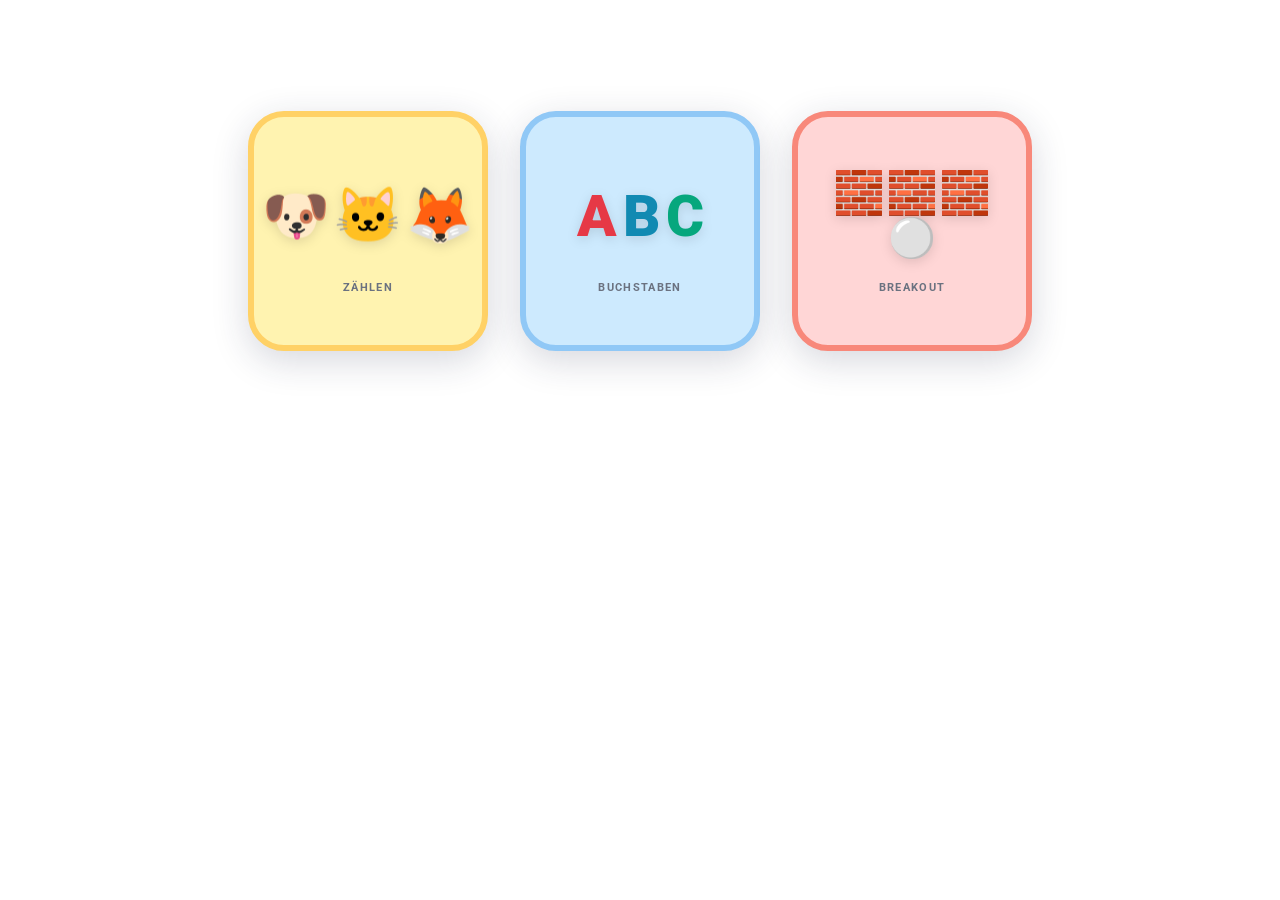
==== commit e331218e: "fix(tts): Queue-Deadlock, iOS-Resume, Google-Retry; Lautierung entfernt - _stop() loest das laufende" ====
--- a/index.html
+++ b/index.html
@@ -51,10 +51,10 @@
 
     <!-- Hauptspiel (anfangs versteckt) -->
     <div class="game-container" id="game-container" style="display: none;">
-        <button id="close-btn" class="close-button" title="Schließen" aria-label="Schließen">✕</button>
+        <button id="home-btn" class="home-button" title="Zurück zum Menü" aria-label="Zurück zum Menü">🏠</button>
+        <button id="parent-btn" class="parent-discover-btn" title="Eltern-Einstellungen" aria-label="Eltern-Einstellungen">⚙️</button>
         <div class="level-label">Level</div>
         <div class="level-indicator" id="level-indicator"></div>
-        <div class="star-progress" id="star-progress"></div>
         <div class="objects-display" id="objects-display">
             <!-- Objekte werden hier angezeigt -->
         </div>
@@ -70,11 +70,111 @@
             <button class="number-btn" data-number="9">9</button>
         </div>
         <div class="controls controls-bottom-left">
-            <button id="prev-track" class="game-button small" title="Vorheriger Track" aria-label="Vorheriger Track">⏮️</button>
-            <button id="music-toggle" class="game-button small" title="Musik Pause/Weiter (M)" aria-label="Musik Pause/Weiter (M)">⏸️</button>
-            <button id="next-track" class="game-button small" title="Nächster Track" aria-label="Nächster Track">⏭️</button>
             <button id="tracklist-toggle" class="game-button small" title="Musik-Auswahl" aria-label="Musik-Auswahl">🎵</button>
-            <button id="numbers-toggle" class="game-button small" title="Zahlenfeld an/aus (N)" aria-label="Zahlenfeld an/aus (N)">🔢</button>
+            <button id="replay-btn" class="game-button small" title="Nochmal hören" aria-label="Nochmal hören">🔊</button>
+            <button id="numbers-toggle" class="game-button small" title="Zahlenfeld an/aus" aria-label="Zahlenfeld an/aus">🔢</button>
+        </div>
+        <!-- Deklaratives Eltern-Menue (Single source of truth, siehe game-ui.js).
+             Felder identisch zu breakout.html/letter-game: Level-Stepper, Inhalt-
+             Slider, Audio-Sektion. Wird in script.js ueber IDs (pc-*) gebunden. -->
+        <div id="counting-parent-overlay" class="parent-overlay hidden">
+            <div class="parent-panel">
+                <div class="parent-panel-header">
+                    <h2 class="parent-panel-title">⚙️ Eltern-Einstellungen</h2>
+                    <div class="parent-panel-subtitle">Tipp auf das Zahnrad, um diese Einstellungen zu öffnen.</div>
+                </div>
+                <div class="parent-panel-body">
+                    <section class="parent-section">
+                        <div class="parent-section-label">Spiel</div>
+                        <div class="parent-field">
+                            <div class="parent-field-head">
+                                <span class="parent-field-label">Level</span>
+                                <span class="parent-field-value" id="pc-level-val">1</span>
+                            </div>
+                            <div class="parent-stepper">
+                                <button type="button" id="pc-level-down" aria-label="Level runter">−</button>
+                                <span class="parent-stepper-value" id="pc-level-display">1</span>
+                                <button type="button" id="pc-level-up" aria-label="Level hoch">+</button>
+                            </div>
+                        </div>
+                        <div class="parent-field">
+                            <div class="parent-field-head">
+                                <span class="parent-field-label">Startschwierigkeit</span>
+                                <span class="parent-field-value" id="pc-diff-val">max. 3</span>
+                            </div>
+                            <input type="range" id="pc-diff-slider" min="2" max="9" value="3">
+                            <div class="parent-helper">Maximale Anzahl an Objekten, die gezeigt werden.</div>
+                        </div>
+                    </section>
+                    <section class="parent-section">
+                        <div class="parent-section-label">Audio</div>
+                        <div class="parent-field">
+                            <div class="parent-field-head">
+                                <span class="parent-field-label">Musik-Lautstärke</span>
+                                <span class="parent-field-value" id="pc-vol-val">25%</span>
+                            </div>
+                            <input type="range" id="pc-vol-slider" min="0" max="100" value="25">
+                        </div>
+                        <label class="parent-toggle">
+                            <span class="parent-toggle-control"><input type="checkbox" id="pc-music-toggle" checked></span>
+                            <span class="parent-toggle-text">
+                                <span class="parent-toggle-label">Musik an</span>
+                                <span class="parent-helper">Schaltet die Hintergrundmusik ein oder aus.</span>
+                            </span>
+                        </label>
+                        <label class="parent-toggle">
+                            <span class="parent-toggle-control"><input type="checkbox" id="pc-sfx-toggle" checked></span>
+                            <span class="parent-toggle-text">
+                                <span class="parent-toggle-label">Effekte &amp; Stimme an</span>
+                                <span class="parent-helper">Soundeffekte und vorgelesene Aufgaben.</span>
+                            </span>
+                        </label>
+                        <div class="parent-field">
+                            <div class="parent-field-head">
+                                <span class="parent-field-label">Stimme</span>
+                            </div>
+                            <div class="parent-voice-options">
+                                <label class="parent-voice-option">
+                                    <input type="radio" name="pc-voice" value="google">
+                                    <span class="parent-voice-text">
+                                        <span class="parent-voice-label">Google Chirp 3 HD (online)</span>
+                                        <span class="parent-helper">Beste Qualität, benötigt eigenen API-Key.</span>
+                                    </span>
+                                </label>
+                                <label class="parent-voice-option">
+                                    <input type="radio" name="pc-voice" value="piper">
+                                    <span class="parent-voice-text">
+                                        <span class="parent-voice-label">Thorsten (offline)</span>
+                                        <span class="parent-helper">Natürliche Kinderstimme. ~63 MB Download beim ersten Start.</span>
+                                    </span>
+                                </label>
+                                <label class="parent-voice-option">
+                                    <input type="radio" name="pc-voice" value="browser">
+                                    <span class="parent-voice-text">
+                                        <span class="parent-voice-label">Standard (Browser)</span>
+                                        <span class="parent-helper">Eingebaut, Qualität variiert je nach Gerät.</span>
+                                    </span>
+                                </label>
+                            </div>
+                            <div class="parent-google-config" id="pc-google-config">
+                                <div class="parent-field-head">
+                                    <span class="parent-field-label">Google API-Key</span>
+                                </div>
+                                <input type="password" id="pc-google-key" class="parent-input" placeholder="AIza..." autocomplete="off">
+                                <div class="parent-field-head" style="margin-top:8px">
+                                    <span class="parent-field-label">Chirp-Stimme</span>
+                                </div>
+                                <select id="pc-google-voice" class="parent-input"></select>
+                                <button type="button" class="parent-btn parent-btn-secondary" id="pc-google-test" style="margin-top:8px">🔊 Stimme testen</button>
+                            </div>
+                            <div class="parent-status" id="pc-tts-status"></div>
+                        </div>
+                    </section>
+                </div>
+                <div class="parent-panel-footer">
+                    <button type="button" class="parent-btn parent-btn-primary" id="pc-parent-close">Fertig</button>
+                </div>
+            </div>
         </div>
     </div>
     <div class="celebration" id="celebration">
@@ -89,21 +189,146 @@
 
     <!-- Buchstabenspiel (anfangs versteckt) -->
     <div class="game-container letter-game-container" id="letter-game-container" style="display: none;">
-        <button id="letter-close-btn" class="close-button" title="Schließen" aria-label="Schließen">&#x2715;</button>
-        <button id="letter-parent-btn" class="parent-discover-btn" title="Eltern-Einstellungen" aria-label="Eltern-Einstellungen">&#x2699;&#xFE0F;</button>
+        <button id="letter-home-btn" class="home-button" title="Zurück zum Menü" aria-label="Zurück zum Menü">🏠</button>
+        <button id="letter-parent-btn" class="parent-discover-btn" title="Eltern-Einstellungen" aria-label="Eltern-Einstellungen">⚙️</button>
         <div class="level-label">Level</div>
         <div class="level-indicator" id="letter-level-indicator"></div>
-        <div class="star-progress" id="letter-star-progress"></div>
         <div class="letter-display" id="letter-display"></div>
         <div class="letter-answer-area" id="letter-answer-area"></div>
         <div class="letter-keyboard" id="letter-keyboard"></div>
         <div class="controls controls-bottom-left">
-            <button id="letter-prev-track" class="game-button small" title="Vorheriger Track" aria-label="Vorheriger Track">&#x23EE;&#xFE0F;</button>
-            <button id="letter-music-toggle" class="game-button small" title="Musik Pause/Weiter (M)" aria-label="Musik Pause/Weiter (M)">&#x23F8;&#xFE0F;</button>
-            <button id="letter-next-track" class="game-button small" title="Nächster Track" aria-label="Nächster Track">&#x23ED;&#xFE0F;</button>
             <button id="letter-tracklist-toggle" class="game-button small" title="Musik-Auswahl" aria-label="Musik-Auswahl">&#x1F3B5;</button>
             <button id="letter-replay-btn" class="game-button small" title="Nochmal hören" aria-label="Nochmal hören">&#x1F50A;</button>
             <button id="letter-hint-btn" class="game-button small" title="Tipp" aria-label="Tipp">&#x1F4A1;</button>
+        </div>
+        <!-- Deklaratives Eltern-Menue (Single source of truth, siehe game-ui.js).
+             Presets + Einzel-Auswahl + Anzeige-Optionen + Audio. In letter-game.js
+             ueber IDs (lp-*) gebunden. -->
+        <div id="letter-parent-overlay" class="parent-overlay hidden">
+            <div class="parent-panel">
+                <div class="parent-panel-header">
+                    <h2 class="parent-panel-title">⚙️ Eltern-Einstellungen</h2>
+                    <div class="parent-panel-subtitle">Tipp auf das Zahnrad, um diese Einstellungen zu öffnen.</div>
+                </div>
+                <div class="parent-panel-body">
+                    <section class="parent-section">
+                        <div class="parent-section-label">Inhalt</div>
+                        <div class="parent-field">
+                            <div class="parent-field-head">
+                                <span class="parent-field-label">Buchstaben-Auswahl</span>
+                                <span class="parent-field-value" id="lp-letter-count">0/29</span>
+                            </div>
+                            <div class="parent-presets" id="lp-presets">
+                                <button type="button" class="parent-preset" data-preset="Starter">Starter</button>
+                                <button type="button" class="parent-preset" data-preset="Leicht">Leicht</button>
+                                <button type="button" class="parent-preset" data-preset="Kern">Kern</button>
+                                <button type="button" class="parent-preset" data-preset="Komplett">Komplett</button>
+                                <button type="button" class="parent-preset" data-preset="Vokale">Vokale</button>
+                                <button type="button" class="parent-preset" data-preset="Umlaute">Umlaute</button>
+                            </div>
+                            <details class="parent-letters">
+                                <summary>Einzelne Buchstaben bearbeiten</summary>
+                                <div class="parent-letters-grid" id="lp-letter-grid"></div>
+                            </details>
+                        </div>
+                        <div class="parent-field">
+                            <div class="parent-field-head">
+                                <span class="parent-field-label">Level</span>
+                                <span class="parent-field-value" id="lp-level-val">1</span>
+                            </div>
+                            <div class="parent-stepper">
+                                <button type="button" id="lp-level-down" aria-label="Level runter">−</button>
+                                <span class="parent-stepper-value" id="lp-level-display">1</span>
+                                <button type="button" id="lp-level-up" aria-label="Level hoch">+</button>
+                            </div>
+                        </div>
+                    </section>
+                    <section class="parent-section">
+                        <div class="parent-section-label">Anzeige</div>
+                        <label class="parent-toggle">
+                            <span class="parent-toggle-control"><input type="checkbox" id="lp-showword"></span>
+                            <span class="parent-toggle-text">
+                                <span class="parent-toggle-label">Wort von Anfang an zeigen</span>
+                                <span class="parent-helper">Aus: Wort erscheint erst nach der richtigen Antwort.</span>
+                            </span>
+                        </label>
+                        <label class="parent-toggle">
+                            <span class="parent-toggle-control"><input type="checkbox" id="lp-vkb"></span>
+                            <span class="parent-toggle-text">
+                                <span class="parent-toggle-label">Virtuelle Tastatur anzeigen</span>
+                                <span class="parent-helper">Zusätzliche Tasten am Bildschirm für Geräte ohne Tastatur.</span>
+                            </span>
+                        </label>
+                    </section>
+                    <section class="parent-section">
+                        <div class="parent-section-label">Audio</div>
+                        <div class="parent-field">
+                            <div class="parent-field-head">
+                                <span class="parent-field-label">Musik-Lautstärke</span>
+                                <span class="parent-field-value" id="lp-vol-val">25%</span>
+                            </div>
+                            <input type="range" id="lp-vol-slider" min="0" max="100" value="25">
+                        </div>
+                        <label class="parent-toggle">
+                            <span class="parent-toggle-control"><input type="checkbox" id="lp-music-toggle" checked></span>
+                            <span class="parent-toggle-text">
+                                <span class="parent-toggle-label">Musik an</span>
+                                <span class="parent-helper">Schaltet die Hintergrundmusik ein oder aus.</span>
+                            </span>
+                        </label>
+                        <label class="parent-toggle">
+                            <span class="parent-toggle-control"><input type="checkbox" id="lp-sfx-toggle" checked></span>
+                            <span class="parent-toggle-text">
+                                <span class="parent-toggle-label">Effekte &amp; Stimme an</span>
+                                <span class="parent-helper">Soundeffekte und vorgelesene Aufgaben.</span>
+                            </span>
+                        </label>
+                        <div class="parent-field">
+                            <div class="parent-field-head">
+                                <span class="parent-field-label">Stimme</span>
+                            </div>
+                            <div class="parent-voice-options">
+                                <label class="parent-voice-option">
+                                    <input type="radio" name="lp-voice" value="google">
+                                    <span class="parent-voice-text">
+                                        <span class="parent-voice-label">Google Chirp 3 HD (online)</span>
+                                        <span class="parent-helper">Beste Qualität, benötigt eigenen API-Key.</span>
+                                    </span>
+                                </label>
+                                <label class="parent-voice-option">
+                                    <input type="radio" name="lp-voice" value="piper">
+                                    <span class="parent-voice-text">
+                                        <span class="parent-voice-label">Thorsten (offline)</span>
+                                        <span class="parent-helper">Natürliche Kinderstimme. ~63 MB Download beim ersten Start.</span>
+                                    </span>
+                                </label>
+                                <label class="parent-voice-option">
+                                    <input type="radio" name="lp-voice" value="browser">
+                                    <span class="parent-voice-text">
+                                        <span class="parent-voice-label">Standard (Browser)</span>
+                                        <span class="parent-helper">Eingebaut, Qualität variiert je nach Gerät.</span>
+                                    </span>
+                                </label>
+                            </div>
+                            <div class="parent-google-config" id="lp-google-config">
+                                <div class="parent-field-head">
+                                    <span class="parent-field-label">Google API-Key</span>
+                                </div>
+                                <input type="password" id="lp-google-key" class="parent-input" placeholder="AIza..." autocomplete="off">
+                                <div class="parent-field-head" style="margin-top:8px">
+                                    <span class="parent-field-label">Chirp-Stimme</span>
+                                </div>
+                                <select id="lp-google-voice" class="parent-input"></select>
+                                <button type="button" class="parent-btn parent-btn-secondary" id="lp-google-test" style="margin-top:8px">🔊 Stimme testen</button>
+                            </div>
+                            <div class="parent-status" id="lp-tts-status"></div>
+                        </div>
+                    </section>
+                </div>
+                <div class="parent-panel-footer">
+                    <button type="button" class="parent-btn parent-btn-primary" id="lp-parent-close">Fertig</button>
+                </div>
+            </div>
         </div>
     </div>
 
@@ -116,6 +341,7 @@
     </script>
     <script type="module" src="piper-loader.js"></script>
     <script src="shared.js"></script>
+    <script src="game-ui.js"></script>
     <script src="emoji-render.js"></script>
     <script src="script.js"></script>
     <script src="letter-game.js"></script>
--- a/style.css
+++ b/style.css
@@ -2,6 +2,17 @@
     margin: 0;
     padding: 0;
     box-sizing: border-box;
+}
+
+/* Scroll in den Spielen komplett abschalten: Kinder aktivieren beim schnellen
+   Tippen sonst eine Scroll-Geste, der Tap wird verschluckt. Ueberlaufendes
+   UI wird ueber die Layout-Regeln auf Viewport-Hoehe begrenzt. */
+html, body {
+    overflow: hidden;
+    height: 100%;
+    max-height: 100%;
+    overscroll-behavior: none;
+    -webkit-overflow-scrolling: auto;
 }
 
 body {
@@ -13,6 +24,21 @@
     justify-content: center;
     align-items: center;
     padding: 0;
+    /* touch-action: manipulation entfernt den 300ms-Tap-Delay und verhindert,
+       dass der Browser einen schnellen Tipp als Scroll/Pinch-Start behandelt. */
+    touch-action: manipulation;
+}
+
+/* Auf allen Buttons der Spiele: Tap nicht als Gestenstart interpretieren. */
+button,
+.number-btn,
+.letter-key,
+.game-button,
+.close-button,
+.parent-discover-btn,
+.game-select-btn,
+.object {
+    touch-action: manipulation;
 }
 
 .game-container {
@@ -21,6 +47,8 @@
     border-radius: 0;
     max-width: 900px;
     width: 100%;
+    height: 100%;
+    max-height: 100%;
     overflow: hidden;
     padding-bottom: 56px;
 }
@@ -414,13 +442,13 @@
         max-height: 98vh;
     }
     .celebration-number {
-        font-size: 30vw;
+        font-size: clamp(5rem, 30vw, 8rem);
         color: #ffffff;
     }
     .celebration-content .game-button {
-        width: 120px;
-        height: 120px;
-        font-size: 3rem;
+        width: min(120px, 22vh);
+        height: min(120px, 22vh);
+        font-size: clamp(1.6rem, 6vh, 3rem);
     }
 }
 
@@ -499,7 +527,8 @@
     padding: 12px;
 }
 
-.close-button {
+.close-button,
+.home-button {
     position: absolute;
     top: 24px;
     left: 24px;
@@ -523,14 +552,16 @@
     outline: none;
 }
 
-.close-button:hover, .close-button:focus {
+.close-button:hover, .close-button:focus,
+.home-button:hover, .home-button:focus {
     background: #FF6F91;
     color: #fff;
     outline: none;
     transform: scale(1.05);
 }
 
-.close-button:active {
+.close-button:active,
+.home-button:active {
     transform: scale(0.97);
 }
 
@@ -664,14 +695,14 @@
 
 .startscreen-content {
     position: absolute;
-    top: 50%;
+    top: 0;
+    bottom: 50vh;
     left: 0;
     right: 0;
     margin: 0 auto;
-    transform: translateY(-50%);
     z-index: 30;
     background: none;
-    padding: 0 24px;
+    padding: 24px 24px 12px;
     border-radius: 0;
     text-align: center;
     box-shadow: none;
@@ -804,7 +835,7 @@
 }
 
 .success-number {
-    font-size: 25rem;
+    font-size: clamp(8rem, 40vw, 25rem);
     font-weight: 700;
     font-family: 'Roboto', 'Open Sans', 'Helvetica Neue', Helvetica, Arial, sans-serif;
     color: white;
@@ -1177,32 +1208,7 @@
     display: block;
 }
 
-.star-progress {
-    position: absolute;
-    top: 80px;
-    right: 24px;
-    display: flex;
-    gap: 2px;
-    z-index: 10;
-    user-select: none;
-}
-.star-progress .star {
-    font-size: 1.4rem;
-    opacity: 0.25;
-    transition: opacity 0.3s, transform 0.3s;
-}
-.star-progress .star.earned {
-    opacity: 1;
-    animation: starEarn 0.4s cubic-bezier(.4,1.3,.6,1);
-}
-@keyframes starEarn {
-    0% { transform: scale(0.3) rotate(-30deg); opacity: 0; }
-    60% { transform: scale(1.3) rotate(10deg); opacity: 1; }
-    100% { transform: scale(1) rotate(0deg); opacity: 1; }
-}
-
 html, body {
-    overflow-x: hidden;
     width: 100%;
     max-width: 100%;
 }
@@ -1364,52 +1370,96 @@
     .game-select-menu { gap: 24px; }
 }
 
-/* Mobile: vertikal, in die untere Bildschirmhälfte (Daumenzone) */
+/* Mobile: vertikal, Kacheln fuellen nahezu die gesamte Bildschirmhoehe */
 @media (max-width: 600px) {
     .startscreen-content {
-        top: auto;
-        bottom: 6vh;
+        top: 2vh;
+        bottom: 2vh;
+        left: 4vw;
+        right: 4vw;
+        width: auto;
+        height: auto;
         transform: none;
-        gap: 18px;
+        gap: 0;
+        padding: 0;
+        display: flex;
+        flex-direction: column;
     }
     .game-select-menu {
+        flex: 1 1 auto;
         flex-direction: column;
         gap: 14px;
+        width: 100%;
+        padding: 0;
+        align-items: stretch;
     }
     .game-select-btn {
-        flex-direction: row;
-        width: 80vw;
-        max-width: 360px;
-        height: 104px;
-        border-radius: 26px;
-        gap: 20px;
-        padding: 0 24px;
-        justify-content: flex-start;
-        border-width: 5px;
+        flex: 1 1 0;
+        flex-direction: column;
+        width: 100%;
+        max-width: none;
+        height: auto;
+        min-height: 0;
+        border-radius: 32px;
+        gap: 14px;
+        padding: 16px 20px 18px;
+        justify-content: center;
+        border-width: 6px;
     }
     .game-select-icon {
-        font-size: 3.6rem;
-        width: 90px;
+        font-size: 4.6rem;
+        width: auto;
         justify-content: center;
     }
-    .tile-art--counting .tile-emoji { font-size: 2rem; }
-    .tile-art--letters  .tile-letter { font-size: 2.2rem; }
-    .tile-art--breakout .tile-bricks > span { font-size: 1.6rem; }
-    .tile-art--breakout .tile-ball { font-size: 1.4rem; animation-duration: 1.4s; }
+    .tile-art--counting .tile-emoji { font-size: 4rem; }
+    .tile-art--letters  .tile-letter { font-size: 4.6rem; }
+    .tile-art--breakout .tile-bricks > span { font-size: 3rem; }
+    .tile-art--breakout .tile-ball { font-size: 2.6rem; animation-duration: 1.4s; }
     @keyframes tileBall {
-        0%, 100% { transform: translate(-18px, 0) rotate(0deg); }
-        25%      { transform: translate(-6px, -10px) rotate(120deg); }
-        50%      { transform: translate(6px, 0) rotate(240deg); }
-        75%      { transform: translate(18px, -10px) rotate(340deg); }
+        0%, 100% { transform: translate(-36px, 0) rotate(0deg); }
+        25%      { transform: translate(-12px, -14px) rotate(120deg); }
+        50%      { transform: translate(12px, 0) rotate(240deg); }
+        75%      { transform: translate(36px, -14px) rotate(340deg); }
     }
     .game-select-label {
-        font-size: 0.7rem;
+        font-size: 0.75rem;
     }
     /* Video auf Handy ausblenden – es überlappt die Kacheln und hat auf kleinem
        Bildschirm keinen eigenen Mehrwert. */
     .startscreen-video {
         display: none;
     }
+}
+
+/* Handy im Querformat: Kacheln nebeneinander, sonst quetscht der vertikale
+   Stack die Hoehe und der Inhalt scrollt. */
+@media (orientation: landscape) and (max-height: 520px) {
+    .startscreen-content {
+        top: 2vh; bottom: 2vh; left: 2vw; right: 2vw;
+        transform: none;
+        width: auto; height: auto;
+    }
+    .game-select-menu {
+        flex-direction: row;
+        gap: 12px;
+        align-items: stretch;
+        height: 100%;
+    }
+    .game-select-btn {
+        flex: 1 1 0;
+        max-width: none;
+        min-height: 120px;
+        padding: 12px;
+        gap: 6px;
+        border-width: 4px;
+    }
+    .game-select-icon { font-size: 2.6rem; }
+    .tile-art--counting .tile-emoji { font-size: 2.4rem; }
+    .tile-art--letters  .tile-letter { font-size: 2.8rem; }
+    .tile-art--breakout .tile-bricks > span { font-size: 1.8rem; }
+    .tile-art--breakout .tile-ball { font-size: 1.6rem; }
+    .game-select-label { font-size: 0.7rem; }
+    .startscreen-video { display: none; }
 }
 
 /* === Buchstabenspiel === */
@@ -1554,22 +1604,9 @@
 }
 
 @media (max-width: 480px) {
-    /* Top-Bar kompakter: Level-Zahl kleiner, Stars als zweite Zeile
-       mit kleinerer Schrift, damit sie nicht ueber das Emoji laufen. */
+    /* Top-Bar kompakter: Level-Zahl kleiner. */
     .level-label { font-size: 0.9rem; top: 4px; width: 64px; right: 16px; }
     .level-indicator { font-size: 2.2rem; width: 64px; height: 64px; top: 18px; right: 16px; padding: 6px; }
-    /* Stars in einer Reihe (nowrap), damit sie nicht in die Content-
-       Zone rutschen und mit Emoji/Objekten kollidieren. */
-    .star-progress {
-        top: 86px;
-        right: 12px;
-        gap: 1px;
-        max-width: none;
-        flex-wrap: nowrap;
-        justify-content: flex-end;
-        white-space: nowrap;
-    }
-    .star-progress .star { font-size: 0.9rem; }
 
     /* Letter-Display: kompakter, Abstaende reduziert. Emoji ist klick-
        barer Replay-Trigger; Fingerabdruck zeigen + dezenter Hover-Effekt. */
@@ -1891,6 +1928,33 @@
     font-weight: 700;
     color: #232946;
     font-size: 0.98rem;
+}
+.parent-input {
+    width: 100%;
+    box-sizing: border-box;
+    padding: 10px 12px;
+    border: 1px solid #d7dbe7;
+    border-radius: 10px;
+    font-family: inherit;
+    font-size: 0.95rem;
+    color: #232946;
+    background: #fff;
+    margin-top: 4px;
+}
+.parent-input:focus {
+    outline: none;
+    border-color: #6AD1E3;
+    box-shadow: 0 0 0 3px rgba(106, 209, 227, 0.25);
+}
+.parent-google-config {
+    margin-top: 10px;
+    padding: 12px;
+    background: #f7f8fa;
+    border-radius: 12px;
+    border: 1px solid #e4e7ee;
+}
+.parent-google-config.hidden {
+    display: none;
 }
 
 .parent-voice-google {
@@ -1975,7 +2039,11 @@
    Dieses Block ueberschreibt die aelteren Mobile-Regeln (spaetere Quelle ->
    hoehere Kaskadenprioritaet), damit die alten :top:x;right:x;-Werte neutral
    gesetzt werden koennen. */
-@media (max-width: 700px) {
+/* Kompaktes Mobile-Layout gilt auch auf Tablets/iPads: (pointer: coarse)
+   matcht jedes Touch-Geraet unabhaengig von der Breite, damit die Top-/
+   Bottom-Bar-Logik auch im iPad-Portrait greift und sich Keyboard und
+   Controls nicht ueberlappen. */
+@media (max-width: 700px), (pointer: coarse) {
     /* Top-Bar- und Bottom-Bar-Hintergrund via Pseudo-Elementen. Sie werden
        nur gerendert, wenn der jeweilige Container sichtbar ist (display:none
        unterdrueckt auch Pseudos). */
@@ -2002,8 +2070,9 @@
         pointer-events: none;
     }
 
-    /* Schliessen-Button in der Top-Bar */
-    .close-button {
+    /* Schliessen-/Home-Button in der Top-Bar */
+    .close-button,
+    .home-button {
         position: fixed;
         top: 10px;
         left: 10px;
@@ -2046,17 +2115,6 @@
         line-height: 1;
         z-index: 55;
     }
-    .star-progress {
-        position: fixed;
-        top: 42px;
-        right: 14px;
-        max-width: none;
-        flex-wrap: nowrap;
-        gap: 1px;
-        z-index: 55;
-    }
-    .star-progress .star { font-size: 0.7rem; }
-
     /* Bottom-Controls fest in der Bottom-Bar zentriert */
     .controls-bottom-left {
         position: fixed;
@@ -2108,7 +2166,16 @@
         gap: 2px;
     }
     .letter-display .letter-emoji { font-size: min(28vmin, 9rem); }
-    .letter-display .letter-word { font-size: min(6vmin, 2.2rem); min-height: 0; }
+    .letter-display .letter-word {
+        font-size: clamp(1.2rem, 4.5vmin, 2rem);
+        min-height: 0;
+        max-width: min(92vw, 560px);
+        margin-left: auto;
+        margin-right: auto;
+        white-space: nowrap;
+        overflow: hidden;
+        text-overflow: clip;
+    }
 
     .letter-answer-area {
         flex: 0 0 auto;
@@ -2129,7 +2196,7 @@
         flex: 1 1 auto;
         display: grid;
         grid-template-columns: repeat(5, 1fr);
-        grid-auto-rows: 1fr;
+        grid-auto-rows: minmax(0, 1fr);
         gap: 4px;
         padding: 4px 0 0 0;
         width: 100%;
@@ -2142,6 +2209,7 @@
         height: 100%;
         min-width: 0;
         min-height: 0;
+        max-height: 88px;
         font-size: min(5.5vmin, 1.7rem);
         padding: 0;
         border-radius: 10px;
@@ -2188,6 +2256,19 @@
     .game-area { padding: 0; }
 }
 
+/* iPad-spezifischer Feinschliff: groesseres Keyboard + groesserer Emoji-Fallback.
+   Greift zwischen 593px und 1199px auf Touch-Geraeten - schliesst die Luecke
+   zwischen Handy-Reglung (max-width: 592px) und dem naechsten Image-Breakpoint. */
+@media (pointer: coarse) and (min-width: 700px) {
+    .letter-keyboard { max-width: 520px; }
+    .letter-key { max-height: 88px; font-size: clamp(1.5rem, 3vmin, 2.2rem); }
+    .letter-display .letter-emoji .emoji-fallback { font-size: min(28vmin, 12rem); }
+    .letter-display .letter-emoji .letter-emoji-img {
+        width: min(28vmin, 12rem);
+        height: min(28vmin, 12rem);
+    }
+}
+
 /* === Fluent UI Emoji assets (bundled as <img>) ============================
    Replaces the OS-default text emojis with consistent, polished 3D PNGs.
    Layout/animation still live on the parent (.object, .letter-emoji);
@@ -2226,3 +2307,103 @@
         height: min(28vmin, 9rem);
     }
 }
+
+/* === Kindgerechte Gross-Schrift (3-4 Jahre lesen nur Grossbuchstaben) ===
+   Harte Regel ueber alle Spiele: saemtliche kinderseitigen Texte werden in
+   Versalien dargestellt. Umgesetzt per CSS statt per Source-Edit, damit die
+   Quellstrings lesbar bleiben und unveraendert an TTS gehen (dort egal).
+   Umlaute (Ae/Oe/Ue) und ss werden von `text-transform` korrekt umgesetzt.
+   Ausnahme: die Eltern-Einstellungsmenues - die liest nur der Erwachsene. */
+.startscreen,
+.game-container,
+.letter-game-container,
+#game-wrapper,
+#puzzle-container,
+.close-confirm-dialog {
+    text-transform: uppercase;
+}
+.parent-overlay,
+.parent-overlay * {
+    text-transform: none;
+}
+
+/* Utility: display:none-Klasse fuer deklarative Overlays im index.html
+   (Parent-Menues werden zur Laufzeit ueber .hidden ein-/ausgeblendet). */
+.hidden {
+    display: none !important;
+}
+
+/* === Einheitliches Fehler-Feedback (Zaehlen/Buchstaben) ============
+   Siehe GameUI.shakeError: kurzes Schuetteln + dezente rote Umrandung.
+   Breakout hat eigene Fehlerlogik und nutzt das nicht. */
+.error-shake {
+    animation: gameui-error-shake 0.55s cubic-bezier(.36,.07,.19,.97) both;
+    box-shadow: 0 0 0 4px #EF476F88, 0 0 24px #EF476F66;
+    border-radius: 14px;
+}
+@keyframes gameui-error-shake {
+    10%, 90% { transform: translate3d(-2px, 0, 0); }
+    20%, 80% { transform: translate3d(4px, 0, 0); }
+    30%, 50%, 70% { transform: translate3d(-8px, 0, 0); }
+    40%, 60% { transform: translate3d(8px, 0, 0); }
+}
+
+/* === Einheitliches Win-Overlay (alle drei Spiele am Level-Ende) ==== */
+.gameui-win-overlay {
+    position: fixed;
+    inset: 0;
+    background: rgba(35, 41, 70, 0.55);
+    z-index: 10050;
+    display: flex;
+    align-items: center;
+    justify-content: center;
+    animation: gameui-win-fade-in 0.25s ease both;
+}
+.gameui-win-dialog {
+    background: linear-gradient(135deg, #FFD166 0%, #6AD1E3 100%);
+    border-radius: 32px;
+    padding: 48px 56px;
+    box-shadow: 0 12px 48px #23294666;
+    display: flex;
+    flex-direction: column;
+    align-items: center;
+    gap: 18px;
+    text-transform: uppercase;
+    animation: gameui-win-pop 0.45s cubic-bezier(.4,1.3,.6,1) both;
+}
+.gameui-win-emoji {
+    font-size: 5.2rem;
+    line-height: 1;
+    animation: gameui-win-bounce 1.2s ease-in-out infinite;
+}
+.gameui-win-text {
+    font-size: 2.2rem;
+    font-weight: 800;
+    color: #232946;
+    text-shadow: 0 2px 6px #ffffff88;
+    text-align: center;
+}
+.gameui-win-next {
+    margin-top: 6px;
+    background: #232946;
+    color: #FFD166;
+    border: none;
+    border-radius: 28px;
+    width: 96px;
+    height: 96px;
+    font-size: 3rem;
+    cursor: pointer;
+    box-shadow: 0 6px 18px #23294688;
+    transition: transform 0.18s, background 0.18s;
+}
+.gameui-win-next:hover { transform: scale(1.08); background: #3d4570; }
+@keyframes gameui-win-fade-in { from { opacity: 0; } to { opacity: 1; } }
+@keyframes gameui-win-pop {
+    0% { opacity: 0; transform: scale(0.6); }
+    60% { opacity: 1; transform: scale(1.08); }
+    100% { opacity: 1; transform: scale(1); }
+}
+@keyframes gameui-win-bounce {
+    0%, 100% { transform: translateY(0); }
+    50% { transform: translateY(-12px); }
+}
